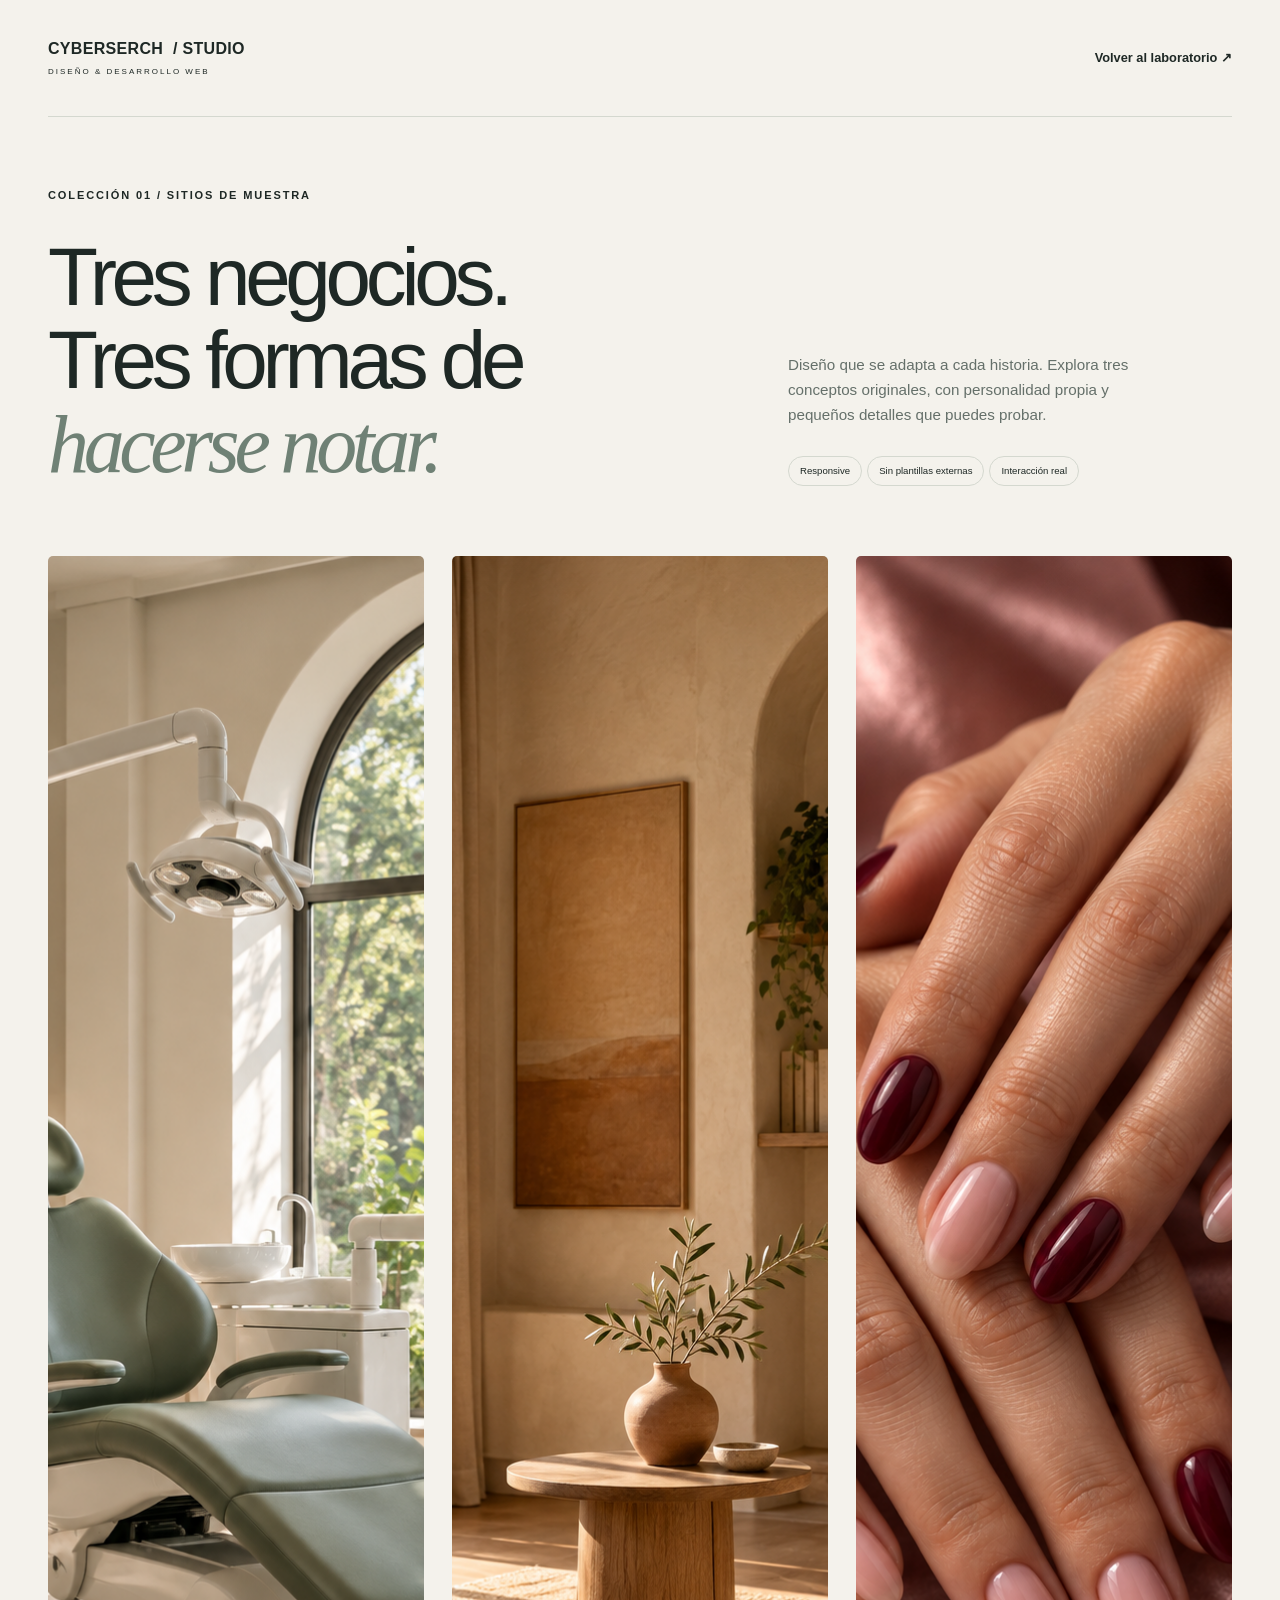
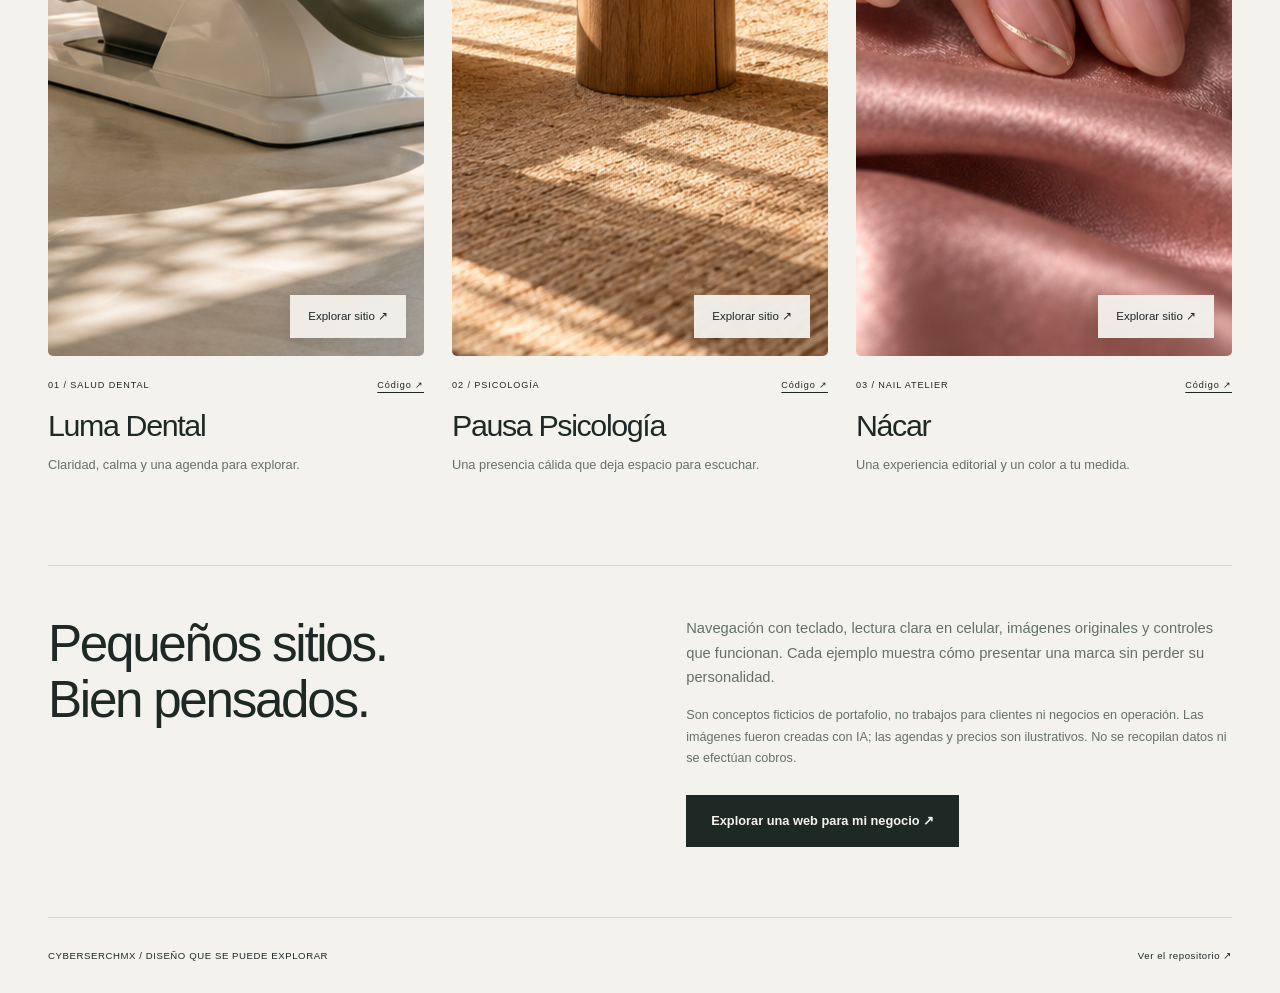
==== index.html @ ff21e6df "Publish three original responsive business website demonstrations" ====
<!doctype html><html lang="es-MX"><head><meta charset="UTF-8"><meta name="viewport" content="width=device-width, initial-scale=1"><meta http-equiv="Content-Security-Policy" content="default-src 'none'; img-src 'self'; style-src 'self'; script-src 'self'; font-src 'self'; connect-src 'none'; form-action 'none'; base-uri 'none'; object-src 'none'; frame-src 'none'; media-src 'none'"><meta name="referrer" content="strict-origin-when-cross-origin"><meta name="description" content="Tres experiencias web originales de CyberSerchMX para explorar diseño, accesibilidad e interacción."><meta name="theme-color" content="#f4f2ec"><title>Colección de sitios web · Muestra CyberSerchMX</title><link rel="icon" href="assets/mark.svg" type="image/svg+xml"><link rel="stylesheet" href="site.css"><script src="site.js" defer></script></head><body class="gallery"><a class="skip" href="#main">Saltar al contenido</a><header class="gallery-header wrap"><a class="brand" href="./">CYBERSERCH<span class="brand-dot"> / </span>STUDIO<small>DISEÑO & DESARROLLO WEB</small></a><a class="text-link" href="https://sergioh-devsec.github.io/">Volver al laboratorio ↗</a></header><main id="main"><section class="gallery-intro wrap"><p class="eyebrow">COLECCIÓN 01 / SITIOS DE MUESTRA</p><h1>Tres negocios.<br>Tres formas de<br><em>hacerse notar.</em></h1><div><p>Diseño que se adapta a cada historia. Explora tres conceptos originales, con personalidad propia y pequeños detalles que puedes probar.</p><span class="pill">Responsive</span><span class="pill">Sin plantillas externas</span><span class="pill">Interacción real</span></div></section><section class="gallery-grid wrap" aria-label="Sitios de muestra"><article><a class="project-image" href="dental/"><img src="assets/dental.png" alt="Vista conceptual de Luma Dental" width="1120" height="1400"><span>Explorar sitio ↗</span></a><div class="project-label"><span>01 / SALUD DENTAL</span><a href="https://github.com/sergioh-devsec/web-design-showcase/tree/main/dental">Código ↗</a></div><h2><a href="dental/">Luma Dental</a></h2><p>Claridad, calma y una agenda para explorar.</p></article><article><a class="project-image" href="psicologia/"><img src="assets/psicologia.png" alt="Interior cálido de Pausa Psicología" width="1120" height="1400" loading="lazy"><span>Explorar sitio ↗</span></a><div class="project-label"><span>02 / PSICOLOGÍA</span><a href="https://github.com/sergioh-devsec/web-design-showcase/tree/main/psicologia">Código ↗</a></div><h2><a href="psicologia/">Pausa Psicología</a></h2><p>Una presencia cálida que deja espacio para escuchar.</p></article><article><a class="project-image" href="unas/"><img src="assets/unas.png" alt="Manicura hiperrealista del concepto Nácar" width="1120" height="1400" loading="lazy"><span>Explorar sitio ↗</span></a><div class="project-label"><span>03 / NAIL ATELIER</span><a href="https://github.com/sergioh-devsec/web-design-showcase/tree/main/unas">Código ↗</a></div><h2><a href="unas/">Nácar</a></h2><p>Una experiencia editorial y un color a tu medida.</p></article></section><section class="gallery-note wrap"><h2>Pequeños sitios.<br>Bien pensados.</h2><div><p>Navegación con teclado, lectura clara en celular, imágenes originales y controles que funcionan. Cada ejemplo muestra cómo presentar una marca sin perder su personalidad.</p><p class="small">Son conceptos ficticios de portafolio, no trabajos para clientes ni negocios en operación. Las imágenes fueron creadas con IA; las agendas y precios son ilustrativos. No se recopilan datos ni se efectúan cobros.</p><a class="button solid" href="https://sergioh-devsec.github.io/cotizador.html">Explorar una web para mi negocio ↗</a></div></section></main><footer class="gallery-footer wrap"><span>CYBERSERCHMX / DISEÑO QUE SE PUEDE EXPLORAR</span><a href="https://github.com/sergioh-devsec/web-design-showcase">Ver el repositorio ↗</a></footer></body></html>
---- site.css ----
/* Original visual systems; shared foundations, independent brand treatments. */
*{box-sizing:border-box}html{scroll-behavior:smooth;scroll-padding-top:24px}body{margin:0;background:var(--paper);color:var(--ink);font-family:Arial,Helvetica,sans-serif;-webkit-font-smoothing:antialiased;line-height:1.65}body:has(dialog[open]){overflow:hidden}a{color:inherit;text-decoration:none}button,select,input{font:inherit}button,a,input,summary,select{-webkit-tap-highlight-color:transparent}button{cursor:pointer}img{max-width:100%;display:block}button{color:inherit}h1,h2,h3,p,figure{margin:0}h1,h2,h3{line-height:1.08;font-weight:500;letter-spacing:-.045em}h1{font-size:clamp(3.5rem,6.4vw,6.5rem)}h2{font-size:clamp(2.5rem,4vw,4rem)}h3{font-size:1.55rem}h1 em,h2 em{font-weight:400}p{color:var(--muted)}p+p{margin-top:1rem}button:focus-visible,a:focus-visible,input:focus-visible,summary:focus-visible,select:focus-visible{outline:3px solid var(--accent);outline-offset:5px}button:disabled{cursor:default}.wrap{width:min(1280px,calc(100% - 96px));margin-inline:auto}.section{padding-block:104px}.eyebrow{font-size:.69rem;font-weight:700;letter-spacing:.17em;color:var(--ink);line-height:1.6;margin-bottom:22px}.lead{font-size:1.03rem;line-height:1.85;max-width:440px}.small,.quiet-note{font-size:.79rem;line-height:1.7}.quiet-note{margin-top:22px}.actions{display:flex;gap:28px;align-items:center;flex-wrap:wrap;margin-top:32px}.button{display:inline-flex;align-items:center;justify-content:center;gap:24px;border:1px solid var(--ink);padding:16px 24px;font-size:.8rem;font-weight:600;line-height:1.4;min-height:50px;transition:background .22s,transform .22s,color .22s}.button:hover{transform:translateY(-3px)}.solid{background:var(--ink);color:var(--paper)}.solid:hover{background:var(--accent);border-color:var(--accent);color:var(--paper)}.light{background:var(--paper);color:var(--ink);border-color:var(--paper)}.button.small{padding:12px 20px;min-height:44px}.text-link{display:inline-flex;align-items:center;gap:10px;border:0;background:none;padding:6px 0;font-weight:600;font-size:.8rem;min-height:44px;text-underline-offset:6px}.text-link:hover{text-decoration:underline}.skip{position:fixed;z-index:20;left:16px;top:-100px;background:var(--ink);color:var(--paper);padding:10px 18px}.skip:focus{top:12px}.demo-ribbon{padding:8px max(24px,calc((100% - 1280px)/2));display:flex;justify-content:space-between;align-items:center;gap:16px;background:var(--ink);color:var(--paper);font-size:.6rem;letter-spacing:.08em}.demo-ribbon a{font-size:.69rem;text-decoration:underline;text-underline-offset:4px;white-space:nowrap}.site-header{display:flex;justify-content:space-between;align-items:center;gap:40px;padding-block:28px}.brand{font-size:2.1rem;line-height:1;letter-spacing:-.05em;font-weight:600;white-space:nowrap}.brand small{display:block;font-family:Arial,Helvetica,sans-serif;font-size:.5rem;font-weight:500;letter-spacing:.25em;margin-top:11px}.brand-dot{padding-left:5px}.site-header nav{display:flex;gap:34px;align-items:center}.site-header nav>a:not(.button){font-size:.75rem;min-height:44px;display:flex;align-items:center}.site-header nav>a:hover{text-decoration:underline;text-underline-offset:7px}.menu-toggle{display:none}.hero{padding-block:32px 64px;display:grid;gap:7%;align-items:center}.hero-copy>.lead{margin-top:28px}.hero-copy>.button{margin-top:30px}.section-heading{display:grid;grid-template-columns:1fr 1.4fr;column-gap:12%;align-items:end;margin-bottom:48px}.section-heading>.eyebrow{grid-column:1/-1;margin-bottom:25px}.section-heading>p:last-child{max-width:420px;font-size:.93rem}.split{display:grid;grid-template-columns:1fr 1fr;gap:12%;align-items:center}.process{list-style:none;padding:0;margin:0}.process li{display:flex;gap:32px;padding-block:24px;border-bottom:1px solid var(--line)}.process li:first-child{padding-top:0}.process li>span{font-size:.7rem;font-weight:600;padding-top:8px}.process h3{font-size:1.35rem;margin-bottom:10px}.process p{font-size:.84rem;max-width:310px}.faq-layout{display:grid;grid-template-columns:1fr 1.1fr;gap:12%}.faq details{border-bottom:1px solid var(--line)}.faq summary{cursor:pointer;list-style:none;font-size:.94rem;padding:25px 35px 25px 0;position:relative;font-weight:500}.faq summary::-webkit-details-marker{display:none}.faq summary::after{content:'+';position:absolute;right:2px;top:22px;font-size:1.3rem}.faq details[open] summary::after{content:'−'}.faq details p{font-size:.86rem;line-height:1.9;padding:0 24px 24px 0}.site-footer{display:grid;grid-template-columns:.9fr 1.6fr 1fr;gap:7%;padding-block:52px;border-top:1px solid var(--line);align-items:start}.site-footer p{font-size:.75rem}.site-footer>div:last-child{display:flex;flex-direction:column;gap:12px;font-size:.75rem}.site-footer a:hover{text-decoration:underline;text-underline-offset:4px}
/* Luma: generous white space, structured care, botanical greens. */
.dental{--paper:#f6f8f2;--ink:#153c32;--muted:#56655e;--accent:#386851;--line:#d8e0d5}.dental .brand{font-family:Arial,Helvetica,sans-serif;font-weight:500}.dental .brand-dot{color:#5d7f59}.dental .button{border-radius:5px}.dental-hero{grid-template-columns:1.08fr 1fr;min-height:690px}.dental h1{font-weight:500;letter-spacing:-.065em}.dental h1 em{font-style:normal;color:#648365}.tiny-star{display:inline-block;font-size:1.4rem;vertical-align:middle;margin-right:6px}.dental-photo{position:relative}.dental-photo img{width:100%;height:600px;object-fit:cover;border-radius:230px 230px 18px 18px}.dental-photo figcaption{position:absolute;bottom:28px;left:-30px;right:30px;display:flex;align-items:center;justify-content:space-between;background:#f6f8f2f5;padding:20px 24px;font-size:.8rem;gap:20px;border:1px solid #e3e8dc;box-shadow:0 10px 40px #173c3210}.dental-photo figcaption>div{flex:1}.dental-photo strong{font-weight:500}.hero-foot{display:flex;gap:24px;font-size:.53rem;font-weight:600;letter-spacing:.08em;border-top:1px solid var(--line);margin-top:40px;padding-top:20px}.dental-services{display:grid;grid-template-columns:repeat(3,1fr);gap:0;border-block:1px solid var(--line)}.dental-services article{padding:36px 32px 32px 0}.dental-services article+article{border-left:1px solid var(--line);padding-left:32px}.service-number{display:flex;width:40px;height:40px;align-items:center;justify-content:center;background:#e5eddf;border-radius:50%;font-size:.7rem;margin-bottom:42px}.dental-services h3{margin-bottom:20px}.dental-services p{font-size:.87rem;max-width:310px;margin-bottom:25px}.dental-experience{padding-block:100px;background:#173e33;color:#eff4e9;--line:#446055;--muted:#c4d4c9}.dental-experience .eyebrow{color:#c8dbc2}.dental-experience .lead{margin-top:24px}.dental-experience .button{margin-top:32px;color:#173e33}.dental-experience h2{font-size:clamp(2.6rem,4vw,4rem)}
/* Pausa: editorial serif, warm paper, quiet pacing. */
.psychology{--paper:#f4efe5;--ink:#4e4535;--muted:#726a5e;--accent:#896348;--line:#d8cebd}.psychology h1,.psychology h2,.psychology h3,.psychology .brand{font-family:Georgia,'Times New Roman',serif;font-weight:400}.psychology h1{font-size:clamp(3.5rem,5.7vw,5.8rem);letter-spacing:-.055em}.psychology em{color:#967354}.psychology .button{border-radius:80px}.psych-hero{grid-template-columns:.92fr 1fr;gap:12%;padding-top:30px}.psych-image{position:relative;align-self:stretch}.psych-image img{height:640px;width:100%;object-fit:cover;border-radius:240px 240px 5px 5px}.image-caption{display:block;font-size:.55rem;letter-spacing:.18em;padding-top:18px;text-align:center}.psych-hero .hero-copy{position:relative;padding-block:30px}.line-flower{font-family:Georgia,serif;font-size:100px;line-height:1;color:#b8a484;margin-top:38px;font-weight:400;transform:rotate(15deg)}.psych-statement{text-align:center;max-width:930px;padding-block:95px 110px}.psych-statement h2{font-size:clamp(2.4rem,3.7vw,3.8rem);line-height:1.2}.psych-statement>p:not(.eyebrow){margin:30px auto 40px;max-width:640px;font-size:.96rem}.values-row{display:flex;justify-content:center;gap:35px;font-size:.67rem;letter-spacing:.04em}.values-row span+span::before{content:'•';margin-right:35px;color:#9a8768}.psych-care{background:#eae2d3}.psych-care h2{margin-bottom:25px}.psych-care p{font-size:.88rem;max-width:360px}.care-list article{display:flex;gap:20px;border-top:1px solid #cbbfa9;padding-block:28px;align-items:start}.care-list article>span{font-size:.65rem;padding-top:9px}.care-list article>div{flex:1}.care-list h3{font-size:1.7rem;margin-bottom:14px}.care-list p{font-size:.8rem}.round-button{flex-shrink:0;width:40px;height:40px;border:1px solid #bdae94;background:none;border-radius:50%;transition:background .2s}.round-button:hover{background:#d8cab1}.psych-invitation{text-align:center;padding:70px 24px 90px;border-top:1px solid var(--line)}.psych-invitation>span{font-family:Georgia,serif;font-size:70px;color:#9b815f}.psych-invitation h2{font-size:clamp(3rem,6vw,5.5rem);margin-bottom:30px}
/* Nácar: fashion editorial, large serif and lacquer-like color. */
.nails{--paper:#f7e9e9;--ink:#551f32;--muted:#805865;--accent:#82374e;--line:#dfbdc7}.nails h1,.nails h2,.nails h3{font-family:Georgia,'Times New Roman',serif;font-weight:400}.nails .brand{font-family:Georgia,'Times New Roman',serif;letter-spacing:.07em;font-size:2rem}.nails .brand small{letter-spacing:.3em;text-align:center}.nails .button{border-radius:0}.nail-hero{display:grid;grid-template-columns:1fr 1fr;background:#edd3da;overflow:hidden}.nail-hero .hero-copy{padding:70px 10% 64px max(48px,calc((100vw - 1280px)/2));align-self:center}.nail-hero h1{font-size:clamp(4.6rem,7vw,7.5rem);line-height:.99;letter-spacing:-.06em}.nail-hero h1 em{color:#91475d}.nail-hero .lead{font-size:.9rem;max-width:330px}.nail-hero figure{position:relative;min-height:680px}.nail-hero img{height:100%;width:100%;position:absolute;inset:0;object-fit:cover}.nail-hero figcaption{position:absolute;bottom:30px;right:32px;color:#fff;font-size:.6rem;letter-spacing:.2em;text-shadow:0 1px 8px #361320}.nail-signature{font-size:.56rem;letter-spacing:.15em;margin-top:45px}.nail-marquee{display:flex;justify-content:space-around;gap:25px;align-items:center;padding:20px 35px;border-bottom:1px solid var(--line);font-size:.65rem;letter-spacing:.14em;overflow:hidden;white-space:nowrap}.nail-marquee>span:nth-child(even){font-size:1.3rem}.nail-menu{display:grid;grid-template-columns:repeat(3,1fr);gap:34px}.nail-menu article{border-top:1px solid var(--ink);padding-top:25px}.nail-menu h3{font-size:1.9rem;margin:30px 0 18px}.nail-menu article>p:not(.eyebrow){font-size:.85rem;min-height:50px}.nail-menu article>div{display:flex;justify-content:space-between;gap:16px;align-items:center;margin-top:35px;border-top:1px solid var(--line);padding-top:20px;font-size:.73rem}.nail-menu strong{font-size:.86rem;font-weight:600}.nail-styler{background:#efdbe1}.nail-styler h2{font-size:clamp(3.4rem,5vw,5rem);margin-bottom:20px}.nail-styler .split{gap:14%}.nail-styler p{font-size:.86rem;max-width:400px}.polish-preview{display:flex;align-items:center;justify-content:center;gap:16px;height:240px;--lacquer:#671e35}.polish-preview i{width:49px;height:112px;display:block;border-radius:50% 50% 35% 35%;background:linear-gradient(100deg,#ffffff30,transparent 25% 65%,#ffffff3d 75%,#ffffff10 81%),var(--lacquer);box-shadow:2px 12px 20px #551f3220,inset -4px -5px 12px #0002;transform:rotate(-9deg);transition:background .35s,transform .35s}.polish-preview i:nth-child(2){height:130px;transform:translateY(-12px) rotate(-5deg)}.polish-preview i:nth-child(3){height:140px;transform:translateY(-17px)}.polish-preview i:nth-child(4){height:126px;transform:translateY(-9px) rotate(5deg)}.polish-preview i:nth-child(5){height:101px;transform:translateY(8px) rotate(12deg)}.polish-preview[data-tone=rose]{--lacquer:#c28b96}.polish-preview[data-tone=pearl]{--lacquer:#e9daca}.polish-preview[data-tone=cocoa]{--lacquer:#745047}.polish-preview[data-finish=matte] i{background:var(--lacquer);box-shadow:2px 12px 20px #551f3220,inset -4px -5px 12px #0001}.polish-preview[data-finish=accent] i:nth-child(4){background:linear-gradient(135deg,transparent 48%,#e9cfaa 49% 52%,transparent 53%),var(--lacquer)}.style-controls fieldset{padding:0 0 30px;margin:0 0 30px;border:0;border-bottom:1px solid var(--line)}.style-controls legend{font-size:.67rem;letter-spacing:.12em;margin-bottom:20px}.swatches{display:flex;gap:24px;flex-wrap:wrap}.swatches label{display:flex;flex-direction:column;gap:10px;font-size:.7rem;align-items:center;position:relative;cursor:pointer}.swatch{width:42px;height:42px;border-radius:50%;border:1px solid #551f3230;display:block}.berry{background:#671e35}.rose{background:#c28b96}.pearl{background:#e9daca}.cocoa{background:#745047}.swatches input,.finish-options input{position:absolute;opacity:0;width:100%;height:100%;inset:0;cursor:pointer;margin:0}.swatches label:has(input:checked) .swatch{outline:1px solid var(--ink);outline-offset:5px}.swatches label:has(input:focus-visible),.finish-options label:has(input:focus-visible){outline:3px solid var(--accent);outline-offset:8px}.finish-options{display:flex;gap:10px;flex-wrap:wrap}.finish-options label{position:relative;cursor:pointer}.finish-options span{padding:12px 15px;display:block;border:1px solid #ba8b9b;font-size:.73rem}.finish-options label:has(input:checked) span{background:var(--ink);color:var(--paper)}.style-total{display:flex;justify-content:space-between;gap:20px;align-items:center;margin-bottom:12px}.style-total span{font-size:.85rem}.style-total strong{font-size:1.5rem;font-weight:400;white-space:nowrap}.style-controls>.button{margin-top:24px;width:100%}.nail-ritual{display:grid;grid-template-columns:1.2fr 1fr;gap:12%}.nail-ritual h2{line-height:1.16}.nail-ritual .process h3{font-size:1.6rem}.nail-finale{padding:75px 24px;text-align:center;background:var(--ink);color:var(--paper)}.nail-finale .eyebrow,.nail-finale p{color:#e0bdca}.nail-finale h2{font-size:clamp(2.7rem,5vw,5rem);margin-bottom:30px}.nail-finale .small{margin-top:20px}
/* The demonstration dialogs never collect personal information. */
dialog{width:min(540px,calc(100% - 32px));max-height:calc(100dvh - 48px);overflow-y:auto;background:var(--paper);color:var(--ink);border:1px solid var(--line);padding:32px;box-shadow:0 30px 100px #0004;border-radius:12px}dialog::backdrop{background:#1d241dc9;backdrop-filter:blur(5px)}.dialog-head{display:flex;justify-content:space-between;align-items:center;gap:20px}.dialog-head .eyebrow{margin:0}.close-dialog{border:1px solid var(--line);background:none;width:40px;height:40px;font-size:1.6rem;line-height:1;border-radius:50%}dialog h2{font-size:2.6rem;margin:24px 0 18px}.demo-note{background:color-mix(in srgb,var(--ink) 6%,var(--paper));border-left:2px solid var(--accent);padding:12px 15px;font-size:.8rem;margin-bottom:25px}dialog label,dialog legend{font-size:.8rem;font-weight:600;display:block;margin-bottom:10px}dialog select{width:100%;padding:12px;border:1px solid var(--line);background:var(--paper);color:var(--ink);border-radius:4px;min-height:48px}dialog fieldset{border:0;padding:0;margin:22px 0}.day-options{display:flex;gap:8px}.day-options label{position:relative;margin:0;flex:1;cursor:pointer}.day-options input{position:absolute;opacity:0;width:100%;height:100%;margin:0;cursor:pointer}.day-options span{border:1px solid var(--line);display:block;text-align:center;padding:10px 4px;font-size:.68rem;line-height:1.7;border-radius:4px}.day-options strong{font-size:1.2rem;display:block}.day-options input:checked+span{background:var(--ink);color:var(--paper);border-color:var(--ink)}.day-options label:has(input:focus-visible){outline:3px solid var(--accent);outline-offset:3px}dialog form>.button{margin-top:24px;width:100%}#booking-result{margin-top:22px;padding:18px;background:color-mix(in srgb,var(--ink) 7%,var(--paper));border:1px solid var(--line);font-size:.88rem}#booking-result strong{display:block;margin-bottom:8px}#booking-result .small{margin-top:12px}dialog[open]{animation:dialog-in .22s ease-out}@keyframes dialog-in{from{opacity:0;transform:translateY(12px)}to{opacity:1;transform:none}}
/* Collection: a compact studio portfolio, not a fourth business template. */
.gallery{--paper:#f4f2ec;--ink:#1e2825;--muted:#65706a;--accent:#456758;--line:#d4d8cf}.gallery-header{display:flex;justify-content:space-between;align-items:center;padding-block:36px;border-bottom:1px solid var(--line)}.gallery-header .brand{font-size:1rem;letter-spacing:.02em}.gallery-header .brand small{font-size:.5rem}.gallery-intro{display:grid;grid-template-columns:1.4fr 1fr;column-gap:10%;align-items:end;padding-block:70px}.gallery-intro>.eyebrow{grid-column:1/-1;margin-bottom:30px}.gallery h1{font-size:clamp(3.7rem,6.4vw,6.3rem);letter-spacing:-.065em;line-height:1.02}.gallery h1 em{font-family:Georgia,serif;font-weight:400;color:#6f8175}.gallery-intro>div>p{font-size:.95rem;max-width:360px;margin-bottom:25px}.pill{display:inline-block;padding:6px 11px;border:1px solid var(--line);font-size:.6rem;margin:4px 5px 0 0;border-radius:30px}.gallery-grid{display:grid;grid-template-columns:repeat(3,1fr);gap:28px}.project-image{position:relative;display:block;overflow:hidden;border-radius:5px}.project-image img{width:100%;aspect-ratio:4/5;object-fit:cover;transition:transform .6s}.project-image:hover img{transform:scale(1.035)}.project-image span{position:absolute;bottom:18px;right:18px;padding:12px 18px;background:#f4f2ecf2;font-size:.72rem;box-shadow:0 4px 16px #0001}.project-label{display:flex;justify-content:space-between;gap:12px;font-size:.57rem;letter-spacing:.1em;margin:22px 0 16px}.project-label a{text-decoration:underline;text-underline-offset:4px;white-space:nowrap}.gallery-grid h2{font-size:1.9rem;margin-bottom:12px}.gallery-grid p{font-size:.8rem}.gallery-note{margin-block:90px 70px;border-top:1px solid var(--line);padding-top:50px;display:grid;grid-template-columns:1fr 1.1fr;gap:12%}.gallery-note>div>p:first-child{font-size:.92rem}.gallery-note .button{margin-top:25px}.gallery-footer{display:flex;justify-content:space-between;gap:24px;border-top:1px solid var(--line);padding-block:30px;font-size:.6rem;letter-spacing:.06em}
@media(min-width:1600px){.nail-hero .hero-copy{padding-left:calc((100vw - 1280px)/2)}}
@media(max-width:1050px){.wrap{width:calc(100% - 56px)}.site-header nav{gap:20px}.dental-hero{min-height:auto;gap:6%;grid-template-columns:1.05fr 1fr}.dental-photo img{height:540px}.dental h1{font-size:clamp(3rem,6.3vw,5rem)}.hero-foot{gap:14px;font-size:.48rem}.psych-hero{gap:7%}.psych-image img{height:580px}.psychology h1{font-size:clamp(3rem,5.5vw,4.5rem)}.line-flower{font-size:70px}.nail-hero .hero-copy{padding-left:28px}.nail-hero h1{font-size:6.7vw}.nail-hero figure{min-height:600px}.split{gap:7%}.section-heading,.faq-layout{gap:7%}.nail-ritual{gap:7%}.swatches{gap:20px}.style-total{flex-wrap:wrap}.gallery-grid{gap:20px}.gallery-grid h2{font-size:1.55rem}}
@media(max-width:760px){html{scroll-padding-top:12px}.wrap{width:calc(100% - 40px)}.demo-ribbon{padding:8px 20px;font-size:.47rem;gap:12px}.demo-ribbon a{font-size:.57rem}.site-header{padding-block:22px;position:relative;flex-wrap:wrap;gap:0}.brand{font-size:1.9rem}.brand small{font-size:.46rem}.menu-toggle{display:flex;align-items:center;gap:18px;border:1px solid var(--line);background:none;padding:10px 14px;font-size:.72rem;min-height:44px}.menu-toggle span{font-size:1.2rem}.site-header nav{width:100%;display:none;flex-direction:column;align-items:stretch;padding-block:24px 10px;gap:5px}.site-header nav.open{display:flex}.site-header nav>a{padding:8px}.site-header nav .button{margin-top:10px}.hero{padding-block:28px 48px;display:flex;flex-direction:column;gap:36px;align-items:stretch}.hero h1{font-size:clamp(3.4rem,12vw,5.3rem)}.hero .lead{font-size:.95rem;max-width:480px}.hero-copy>.lead{margin-top:23px}.eyebrow{font-size:.6rem;margin-bottom:20px}.actions{gap:18px;margin-top:25px}.button{padding:15px 21px}.dental-photo{margin-left:22px}.dental-photo img{height:460px;border-radius:180px 180px 12px 12px}.dental-photo figcaption{left:-22px;right:22px;bottom:20px;padding:17px}.hero-foot{font-size:.48rem;gap:20px;margin-top:30px}.section{padding-block:65px}.section-heading{display:block;margin-bottom:30px}.section-heading h2{margin-bottom:24px}.section-heading>p:last-child{font-size:.88rem}.dental-services{display:block}.dental-services article,.dental-services article+article{padding:28px 0;border-left:0;border-bottom:1px solid var(--line)}.dental-services article:last-child{border-bottom:0}.service-number{margin-bottom:24px}.dental-services p{max-width:none;margin-bottom:15px}.split,.faq-layout,.nail-ritual{display:block}.dental-experience{padding-block:65px}.process{margin-top:42px}.process li{gap:25px}.faq{margin-top:28px}.faq summary{font-size:.9rem}.site-footer{display:block;padding-block:35px}.site-footer>p{margin-block:24px;max-width:440px}.site-footer>div:last-child{display:flex;flex-wrap:wrap;flex-direction:row;gap:20px}.psych-hero .psych-image{order:2;margin-right:25px}.psych-hero .hero-copy{padding-block:4px;order:1}.psychology h1{font-size:clamp(3.3rem,11.8vw,5rem)}.line-flower{position:absolute;right:0;bottom:0;font-size:63px;opacity:.5}.psych-image img{height:430px;border-radius:200px 200px 5px 5px}.psych-statement{padding-block:50px 65px}.psych-statement h2{font-size:2.45rem}.psych-statement>p:not(.eyebrow){margin:25px auto}.values-row{flex-direction:column;gap:13px;font-size:.68rem}.values-row span+span::before{display:none}.care-list{margin-top:35px}.care-list h3{font-size:1.5rem}.care-list article{gap:15px}.psych-invitation{padding-block:50px 65px}.psych-invitation h2{font-size:3.7rem}.nail-hero{grid-template-columns:1fr}.nail-hero .hero-copy{padding:40px 20px}.nail-hero h1{font-size:clamp(4.2rem,17vw,6.5rem)}.nail-hero .lead{max-width:370px}.nail-signature{margin-top:30px}.nail-hero figure{min-height:480px}.nail-marquee{gap:24px;justify-content:start;padding:16px 20px;font-size:.54rem}.nail-menu{grid-template-columns:1fr;gap:32px}.nail-menu h3{margin:22px 0 14px;font-size:1.9rem}.nail-menu article>p:not(.eyebrow){min-height:0}.nail-menu article>div{margin-top:22px}.polish-preview{height:210px;gap:14px}.polish-preview i{width:42px}.style-controls{margin-top:32px}.style-controls fieldset{padding-bottom:24px;margin-bottom:24px}.swatches{gap:27px}.finish-options{gap:9px}.finish-options span{padding:12px}.nail-finale{padding-block:60px}.nail-finale h2{font-size:3rem}.gallery-header{padding-block:25px;gap:18px}.gallery-header .brand{font-size:.78rem}.gallery-header .text-link{font-size:.6rem}.gallery-intro{display:block;padding-block:45px}.gallery h1{font-size:clamp(3.5rem,11vw,5rem)}.gallery-intro>div{margin-top:28px}.gallery-grid{grid-template-columns:1fr;gap:45px}.project-image img{aspect-ratio:5/4}.gallery-grid h2{font-size:2rem}.project-label{font-size:.6rem}.gallery-note{display:block;margin-block:60px 40px;padding-top:35px}.gallery-note h2{margin-bottom:24px}.gallery-footer{font-size:.51rem;align-items:start}.gallery-footer>span{max-width:160px}dialog{padding:24px}dialog h2{font-size:2.25rem}.day-options{gap:6px}}
@media(prefers-reduced-motion:reduce){html{scroll-behavior:auto}*,*::before,*::after{animation:none!important;transition:none!important}.button:hover{transform:none}.project-image:hover img{transform:none}}
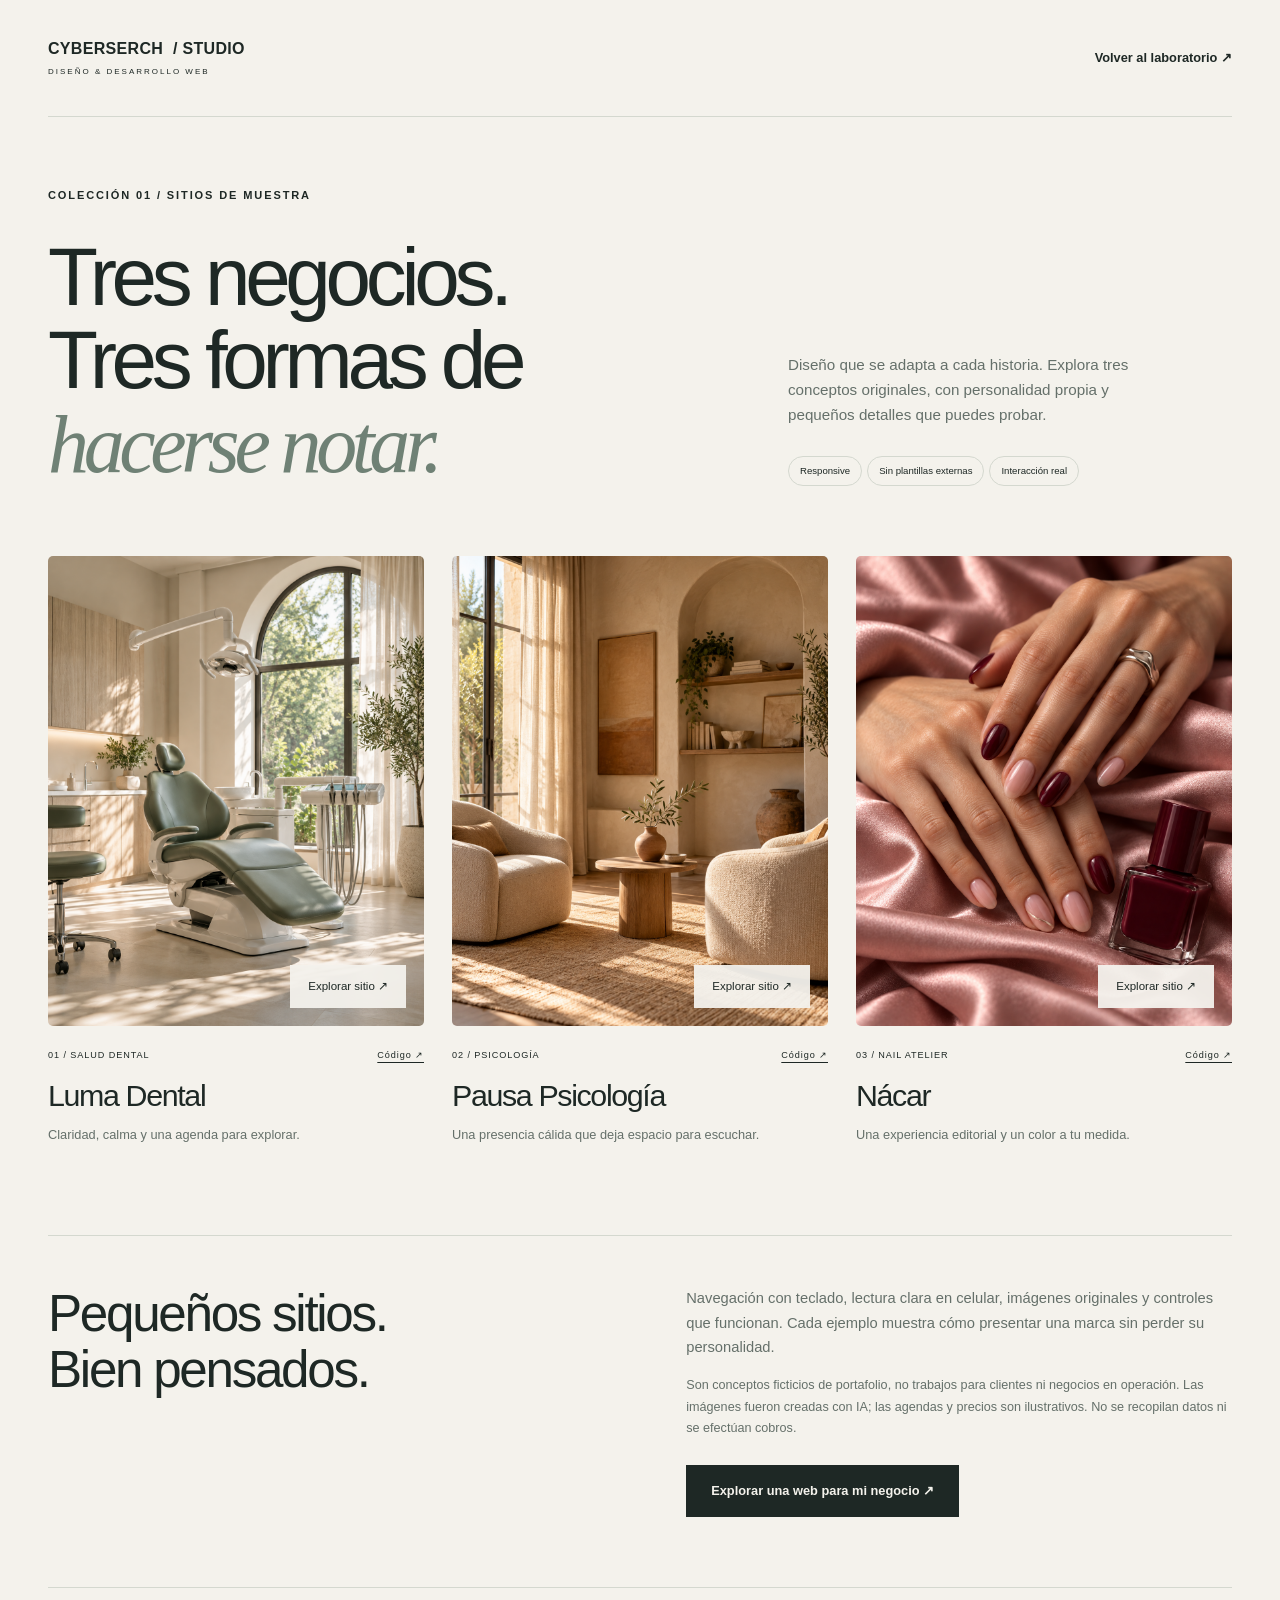
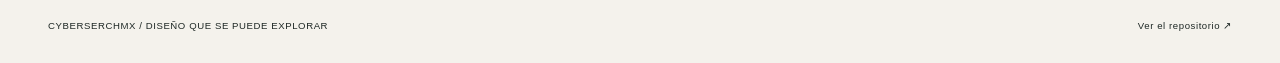
==== commit 80e0e2c3: "Refresh stylesheet references for returning visitors" ====
--- a/index.html
+++ b/index.html
@@ -1 +1 @@
-<!doctype html><html lang="es-MX"><head><meta charset="UTF-8"><meta name="viewport" content="width=device-width, initial-scale=1"><meta http-equiv="Content-Security-Policy" content="default-src 'none'; img-src 'self'; style-src 'self'; script-src 'self'; font-src 'self'; connect-src 'none'; form-action 'none'; base-uri 'none'; object-src 'none'; frame-src 'none'; media-src 'none'"><meta name="referrer" content="strict-origin-when-cross-origin"><meta name="description" content="Tres experiencias web originales de CyberSerchMX para explorar diseño, accesibilidad e interacción."><meta name="theme-color" content="#f4f2ec"><title>Colección de sitios web · Muestra CyberSerchMX</title><link rel="icon" href="assets/mark.svg" type="image/svg+xml"><link rel="stylesheet" href="site.css"><script src="site.js" defer></script></head><body class="gallery"><a class="skip" href="#main">Saltar al contenido</a><header class="gallery-header wrap"><a class="brand" href="./">CYBERSERCH<span class="brand-dot"> / </span>STUDIO<small>DISEÑO & DESARROLLO WEB</small></a><a class="text-link" href="https://sergioh-devsec.github.io/">Volver al laboratorio ↗</a></header><main id="main"><section class="gallery-intro wrap"><p class="eyebrow">COLECCIÓN 01 / SITIOS DE MUESTRA</p><h1>Tres negocios.<br>Tres formas de<br><em>hacerse notar.</em></h1><div><p>Diseño que se adapta a cada historia. Explora tres conceptos originales, con personalidad propia y pequeños detalles que puedes probar.</p><span class="pill">Responsive</span><span class="pill">Sin plantillas externas</span><span class="pill">Interacción real</span></div></section><section class="gallery-grid wrap" aria-label="Sitios de muestra"><article><a class="project-image" href="dental/"><img src="assets/dental.png" alt="Vista conceptual de Luma Dental" width="1120" height="1400"><span>Explorar sitio ↗</span></a><div class="project-label"><span>01 / SALUD DENTAL</span><a href="https://github.com/sergioh-devsec/web-design-showcase/tree/main/dental">Código ↗</a></div><h2><a href="dental/">Luma Dental</a></h2><p>Claridad, calma y una agenda para explorar.</p></article><article><a class="project-image" href="psicologia/"><img src="assets/psicologia.png" alt="Interior cálido de Pausa Psicología" width="1120" height="1400" loading="lazy"><span>Explorar sitio ↗</span></a><div class="project-label"><span>02 / PSICOLOGÍA</span><a href="https://github.com/sergioh-devsec/web-design-showcase/tree/main/psicologia">Código ↗</a></div><h2><a href="psicologia/">Pausa Psicología</a></h2><p>Una presencia cálida que deja espacio para escuchar.</p></article><article><a class="project-image" href="unas/"><img src="assets/unas.png" alt="Manicura hiperrealista del concepto Nácar" width="1120" height="1400" loading="lazy"><span>Explorar sitio ↗</span></a><div class="project-label"><span>03 / NAIL ATELIER</span><a href="https://github.com/sergioh-devsec/web-design-showcase/tree/main/unas">Código ↗</a></div><h2><a href="unas/">Nácar</a></h2><p>Una experiencia editorial y un color a tu medida.</p></article></section><section class="gallery-note wrap"><h2>Pequeños sitios.<br>Bien pensados.</h2><div><p>Navegación con teclado, lectura clara en celular, imágenes originales y controles que funcionan. Cada ejemplo muestra cómo presentar una marca sin perder su personalidad.</p><p class="small">Son conceptos ficticios de portafolio, no trabajos para clientes ni negocios en operación. Las imágenes fueron creadas con IA; las agendas y precios son ilustrativos. No se recopilan datos ni se efectúan cobros.</p><a class="button solid" href="https://sergioh-devsec.github.io/cotizador.html">Explorar una web para mi negocio ↗</a></div></section></main><footer class="gallery-footer wrap"><span>CYBERSERCHMX / DISEÑO QUE SE PUEDE EXPLORAR</span><a href="https://github.com/sergioh-devsec/web-design-showcase">Ver el repositorio ↗</a></footer></body></html>
+<!doctype html><html lang="es-MX"><head><meta charset="UTF-8"><meta name="viewport" content="width=device-width, initial-scale=1"><meta http-equiv="Content-Security-Policy" content="default-src 'none'; img-src 'self'; style-src 'self'; script-src 'self'; font-src 'self'; connect-src 'none'; form-action 'none'; base-uri 'none'; object-src 'none'; frame-src 'none'; media-src 'none'"><meta name="referrer" content="strict-origin-when-cross-origin"><meta name="description" content="Tres experiencias web originales de CyberSerchMX para explorar diseño, accesibilidad e interacción."><meta name="theme-color" content="#f4f2ec"><title>Colección de sitios web · Muestra CyberSerchMX</title><link rel="icon" href="assets/mark.svg" type="image/svg+xml"><link rel="stylesheet" href="site.css?v=20261029-1"><script src="site.js" defer></script></head><body class="gallery"><a class="skip" href="#main">Saltar al contenido</a><header class="gallery-header wrap"><a class="brand" href="./">CYBERSERCH<span class="brand-dot"> / </span>STUDIO<small>DISEÑO & DESARROLLO WEB</small></a><a class="text-link" href="https://sergioh-devsec.github.io/">Volver al laboratorio ↗</a></header><main id="main"><section class="gallery-intro wrap"><p class="eyebrow">COLECCIÓN 01 / SITIOS DE MUESTRA</p><h1>Tres negocios.<br>Tres formas de<br><em>hacerse notar.</em></h1><div><p>Diseño que se adapta a cada historia. Explora tres conceptos originales, con personalidad propia y pequeños detalles que puedes probar.</p><span class="pill">Responsive</span><span class="pill">Sin plantillas externas</span><span class="pill">Interacción real</span></div></section><section class="gallery-grid wrap" aria-label="Sitios de muestra"><article><a class="project-image" href="dental/"><img src="assets/dental.png" alt="Vista conceptual de Luma Dental" width="1120" height="1400"><span>Explorar sitio ↗</span></a><div class="project-label"><span>01 / SALUD DENTAL</span><a href="https://github.com/sergioh-devsec/web-design-showcase/tree/main/dental">Código ↗</a></div><h2><a href="dental/">Luma Dental</a></h2><p>Claridad, calma y una agenda para explorar.</p></article><article><a class="project-image" href="psicologia/"><img src="assets/psicologia.png" alt="Interior cálido de Pausa Psicología" width="1120" height="1400" loading="lazy"><span>Explorar sitio ↗</span></a><div class="project-label"><span>02 / PSICOLOGÍA</span><a href="https://github.com/sergioh-devsec/web-design-showcase/tree/main/psicologia">Código ↗</a></div><h2><a href="psicologia/">Pausa Psicología</a></h2><p>Una presencia cálida que deja espacio para escuchar.</p></article><article><a class="project-image" href="unas/"><img src="assets/unas.png" alt="Manicura hiperrealista del concepto Nácar" width="1120" height="1400" loading="lazy"><span>Explorar sitio ↗</span></a><div class="project-label"><span>03 / NAIL ATELIER</span><a href="https://github.com/sergioh-devsec/web-design-showcase/tree/main/unas">Código ↗</a></div><h2><a href="unas/">Nácar</a></h2><p>Una experiencia editorial y un color a tu medida.</p></article></section><section class="gallery-note wrap"><h2>Pequeños sitios.<br>Bien pensados.</h2><div><p>Navegación con teclado, lectura clara en celular, imágenes originales y controles que funcionan. Cada ejemplo muestra cómo presentar una marca sin perder su personalidad.</p><p class="small">Son conceptos ficticios de portafolio, no trabajos para clientes ni negocios en operación. Las imágenes fueron creadas con IA; las agendas y precios son ilustrativos. No se recopilan datos ni se efectúan cobros.</p><a class="button solid" href="https://sergioh-devsec.github.io/cotizador.html">Explorar una web para mi negocio ↗</a></div></section></main><footer class="gallery-footer wrap"><span>CYBERSERCHMX / DISEÑO QUE SE PUEDE EXPLORAR</span><a href="https://github.com/sergioh-devsec/web-design-showcase">Ver el repositorio ↗</a></footer></body></html>
--- a/site.css
+++ b/site.css
@@ -9,7 +9,7 @@
 /* The demonstration dialogs never collect personal information. */
 dialog{width:min(540px,calc(100% - 32px));max-height:calc(100dvh - 48px);overflow-y:auto;background:var(--paper);color:var(--ink);border:1px solid var(--line);padding:32px;box-shadow:0 30px 100px #0004;border-radius:12px}dialog::backdrop{background:#1d241dc9;backdrop-filter:blur(5px)}.dialog-head{display:flex;justify-content:space-between;align-items:center;gap:20px}.dialog-head .eyebrow{margin:0}.close-dialog{border:1px solid var(--line);background:none;width:40px;height:40px;font-size:1.6rem;line-height:1;border-radius:50%}dialog h2{font-size:2.6rem;margin:24px 0 18px}.demo-note{background:color-mix(in srgb,var(--ink) 6%,var(--paper));border-left:2px solid var(--accent);padding:12px 15px;font-size:.8rem;margin-bottom:25px}dialog label,dialog legend{font-size:.8rem;font-weight:600;display:block;margin-bottom:10px}dialog select{width:100%;padding:12px;border:1px solid var(--line);background:var(--paper);color:var(--ink);border-radius:4px;min-height:48px}dialog fieldset{border:0;padding:0;margin:22px 0}.day-options{display:flex;gap:8px}.day-options label{position:relative;margin:0;flex:1;cursor:pointer}.day-options input{position:absolute;opacity:0;width:100%;height:100%;margin:0;cursor:pointer}.day-options span{border:1px solid var(--line);display:block;text-align:center;padding:10px 4px;font-size:.68rem;line-height:1.7;border-radius:4px}.day-options strong{font-size:1.2rem;display:block}.day-options input:checked+span{background:var(--ink);color:var(--paper);border-color:var(--ink)}.day-options label:has(input:focus-visible){outline:3px solid var(--accent);outline-offset:3px}dialog form>.button{margin-top:24px;width:100%}#booking-result{margin-top:22px;padding:18px;background:color-mix(in srgb,var(--ink) 7%,var(--paper));border:1px solid var(--line);font-size:.88rem}#booking-result strong{display:block;margin-bottom:8px}#booking-result .small{margin-top:12px}dialog[open]{animation:dialog-in .22s ease-out}@keyframes dialog-in{from{opacity:0;transform:translateY(12px)}to{opacity:1;transform:none}}
 /* Collection: a compact studio portfolio, not a fourth business template. */
-.gallery{--paper:#f4f2ec;--ink:#1e2825;--muted:#65706a;--accent:#456758;--line:#d4d8cf}.gallery-header{display:flex;justify-content:space-between;align-items:center;padding-block:36px;border-bottom:1px solid var(--line)}.gallery-header .brand{font-size:1rem;letter-spacing:.02em}.gallery-header .brand small{font-size:.5rem}.gallery-intro{display:grid;grid-template-columns:1.4fr 1fr;column-gap:10%;align-items:end;padding-block:70px}.gallery-intro>.eyebrow{grid-column:1/-1;margin-bottom:30px}.gallery h1{font-size:clamp(3.7rem,6.4vw,6.3rem);letter-spacing:-.065em;line-height:1.02}.gallery h1 em{font-family:Georgia,serif;font-weight:400;color:#6f8175}.gallery-intro>div>p{font-size:.95rem;max-width:360px;margin-bottom:25px}.pill{display:inline-block;padding:6px 11px;border:1px solid var(--line);font-size:.6rem;margin:4px 5px 0 0;border-radius:30px}.gallery-grid{display:grid;grid-template-columns:repeat(3,1fr);gap:28px}.project-image{position:relative;display:block;overflow:hidden;border-radius:5px}.project-image img{width:100%;aspect-ratio:4/5;object-fit:cover;transition:transform .6s}.project-image:hover img{transform:scale(1.035)}.project-image span{position:absolute;bottom:18px;right:18px;padding:12px 18px;background:#f4f2ecf2;font-size:.72rem;box-shadow:0 4px 16px #0001}.project-label{display:flex;justify-content:space-between;gap:12px;font-size:.57rem;letter-spacing:.1em;margin:22px 0 16px}.project-label a{text-decoration:underline;text-underline-offset:4px;white-space:nowrap}.gallery-grid h2{font-size:1.9rem;margin-bottom:12px}.gallery-grid p{font-size:.8rem}.gallery-note{margin-block:90px 70px;border-top:1px solid var(--line);padding-top:50px;display:grid;grid-template-columns:1fr 1.1fr;gap:12%}.gallery-note>div>p:first-child{font-size:.92rem}.gallery-note .button{margin-top:25px}.gallery-footer{display:flex;justify-content:space-between;gap:24px;border-top:1px solid var(--line);padding-block:30px;font-size:.6rem;letter-spacing:.06em}
+.gallery{--paper:#f4f2ec;--ink:#1e2825;--muted:#65706a;--accent:#456758;--line:#d4d8cf}.gallery-header{display:flex;justify-content:space-between;align-items:center;padding-block:36px;border-bottom:1px solid var(--line)}.gallery-header .brand{font-size:1rem;letter-spacing:.02em}.gallery-header .brand small{font-size:.5rem}.gallery-intro{display:grid;grid-template-columns:1.4fr 1fr;column-gap:10%;align-items:end;padding-block:70px}.gallery-intro>.eyebrow{grid-column:1/-1;margin-bottom:30px}.gallery h1{font-size:clamp(3.7rem,6.4vw,6.3rem);letter-spacing:-.065em;line-height:1.02}.gallery h1 em{font-family:Georgia,serif;font-weight:400;color:#6f8175}.gallery-intro>div>p{font-size:.95rem;max-width:360px;margin-bottom:25px}.pill{display:inline-block;padding:6px 11px;border:1px solid var(--line);font-size:.6rem;margin:4px 5px 0 0;border-radius:30px}.gallery-grid{display:grid;grid-template-columns:repeat(3,1fr);gap:28px}.project-image{position:relative;display:block;overflow:hidden;border-radius:5px}.project-image img{width:100%;height:auto;aspect-ratio:4/5;object-fit:cover;transition:transform .6s}.project-image:hover img{transform:scale(1.035)}.project-image span{position:absolute;bottom:18px;right:18px;padding:12px 18px;background:#f4f2ecf2;font-size:.72rem;box-shadow:0 4px 16px #0001}.project-label{display:flex;justify-content:space-between;gap:12px;font-size:.57rem;letter-spacing:.1em;margin:22px 0 16px}.project-label a{text-decoration:underline;text-underline-offset:4px;white-space:nowrap}.gallery-grid h2{font-size:1.9rem;margin-bottom:12px}.gallery-grid p{font-size:.8rem}.gallery-note{margin-block:90px 70px;border-top:1px solid var(--line);padding-top:50px;display:grid;grid-template-columns:1fr 1.1fr;gap:12%}.gallery-note>div>p:first-child{font-size:.92rem}.gallery-note .button{margin-top:25px}.gallery-footer{display:flex;justify-content:space-between;gap:24px;border-top:1px solid var(--line);padding-block:30px;font-size:.6rem;letter-spacing:.06em}
 @media(min-width:1600px){.nail-hero .hero-copy{padding-left:calc((100vw - 1280px)/2)}}
 @media(max-width:1050px){.wrap{width:calc(100% - 56px)}.site-header nav{gap:20px}.dental-hero{min-height:auto;gap:6%;grid-template-columns:1.05fr 1fr}.dental-photo img{height:540px}.dental h1{font-size:clamp(3rem,6.3vw,5rem)}.hero-foot{gap:14px;font-size:.48rem}.psych-hero{gap:7%}.psych-image img{height:580px}.psychology h1{font-size:clamp(3rem,5.5vw,4.5rem)}.line-flower{font-size:70px}.nail-hero .hero-copy{padding-left:28px}.nail-hero h1{font-size:6.7vw}.nail-hero figure{min-height:600px}.split{gap:7%}.section-heading,.faq-layout{gap:7%}.nail-ritual{gap:7%}.swatches{gap:20px}.style-total{flex-wrap:wrap}.gallery-grid{gap:20px}.gallery-grid h2{font-size:1.55rem}}
 @media(max-width:760px){html{scroll-padding-top:12px}.wrap{width:calc(100% - 40px)}.demo-ribbon{padding:8px 20px;font-size:.47rem;gap:12px}.demo-ribbon a{font-size:.57rem}.site-header{padding-block:22px;position:relative;flex-wrap:wrap;gap:0}.brand{font-size:1.9rem}.brand small{font-size:.46rem}.menu-toggle{display:flex;align-items:center;gap:18px;border:1px solid var(--line);background:none;padding:10px 14px;font-size:.72rem;min-height:44px}.menu-toggle span{font-size:1.2rem}.site-header nav{width:100%;display:none;flex-direction:column;align-items:stretch;padding-block:24px 10px;gap:5px}.site-header nav.open{display:flex}.site-header nav>a{padding:8px}.site-header nav .button{margin-top:10px}.hero{padding-block:28px 48px;display:flex;flex-direction:column;gap:36px;align-items:stretch}.hero h1{font-size:clamp(3.4rem,12vw,5.3rem)}.hero .lead{font-size:.95rem;max-width:480px}.hero-copy>.lead{margin-top:23px}.eyebrow{font-size:.6rem;margin-bottom:20px}.actions{gap:18px;margin-top:25px}.button{padding:15px 21px}.dental-photo{margin-left:22px}.dental-photo img{height:460px;border-radius:180px 180px 12px 12px}.dental-photo figcaption{left:-22px;right:22px;bottom:20px;padding:17px}.hero-foot{font-size:.48rem;gap:20px;margin-top:30px}.section{padding-block:65px}.section-heading{display:block;margin-bottom:30px}.section-heading h2{margin-bottom:24px}.section-heading>p:last-child{font-size:.88rem}.dental-services{display:block}.dental-services article,.dental-services article+article{padding:28px 0;border-left:0;border-bottom:1px solid var(--line)}.dental-services article:last-child{border-bottom:0}.service-number{margin-bottom:24px}.dental-services p{max-width:none;margin-bottom:15px}.split,.faq-layout,.nail-ritual{display:block}.dental-experience{padding-block:65px}.process{margin-top:42px}.process li{gap:25px}.faq{margin-top:28px}.faq summary{font-size:.9rem}.site-footer{display:block;padding-block:35px}.site-footer>p{margin-block:24px;max-width:440px}.site-footer>div:last-child{display:flex;flex-wrap:wrap;flex-direction:row;gap:20px}.psych-hero .psych-image{order:2;margin-right:25px}.psych-hero .hero-copy{padding-block:4px;order:1}.psychology h1{font-size:clamp(3.3rem,11.8vw,5rem)}.line-flower{position:absolute;right:0;bottom:0;font-size:63px;opacity:.5}.psych-image img{height:430px;border-radius:200px 200px 5px 5px}.psych-statement{padding-block:50px 65px}.psych-statement h2{font-size:2.45rem}.psych-statement>p:not(.eyebrow){margin:25px auto}.values-row{flex-direction:column;gap:13px;font-size:.68rem}.values-row span+span::before{display:none}.care-list{margin-top:35px}.care-list h3{font-size:1.5rem}.care-list article{gap:15px}.psych-invitation{padding-block:50px 65px}.psych-invitation h2{font-size:3.7rem}.nail-hero{grid-template-columns:1fr}.nail-hero .hero-copy{padding:40px 20px}.nail-hero h1{font-size:clamp(4.2rem,17vw,6.5rem)}.nail-hero .lead{max-width:370px}.nail-signature{margin-top:30px}.nail-hero figure{min-height:480px}.nail-marquee{gap:24px;justify-content:start;padding:16px 20px;font-size:.54rem}.nail-menu{grid-template-columns:1fr;gap:32px}.nail-menu h3{margin:22px 0 14px;font-size:1.9rem}.nail-menu article>p:not(.eyebrow){min-height:0}.nail-menu article>div{margin-top:22px}.polish-preview{height:210px;gap:14px}.polish-preview i{width:42px}.style-controls{margin-top:32px}.style-controls fieldset{padding-bottom:24px;margin-bottom:24px}.swatches{gap:27px}.finish-options{gap:9px}.finish-options span{padding:12px}.nail-finale{padding-block:60px}.nail-finale h2{font-size:3rem}.gallery-header{padding-block:25px;gap:18px}.gallery-header .brand{font-size:.78rem}.gallery-header .text-link{font-size:.6rem}.gallery-intro{display:block;padding-block:45px}.gallery h1{font-size:clamp(3.5rem,11vw,5rem)}.gallery-intro>div{margin-top:28px}.gallery-grid{grid-template-columns:1fr;gap:45px}.project-image img{aspect-ratio:5/4}.gallery-grid h2{font-size:2rem}.project-label{font-size:.6rem}.gallery-note{display:block;margin-block:60px 40px;padding-top:35px}.gallery-note h2{margin-bottom:24px}.gallery-footer{font-size:.51rem;align-items:start}.gallery-footer>span{max-width:160px}dialog{padding:24px}dialog h2{font-size:2.25rem}.day-options{gap:6px}}
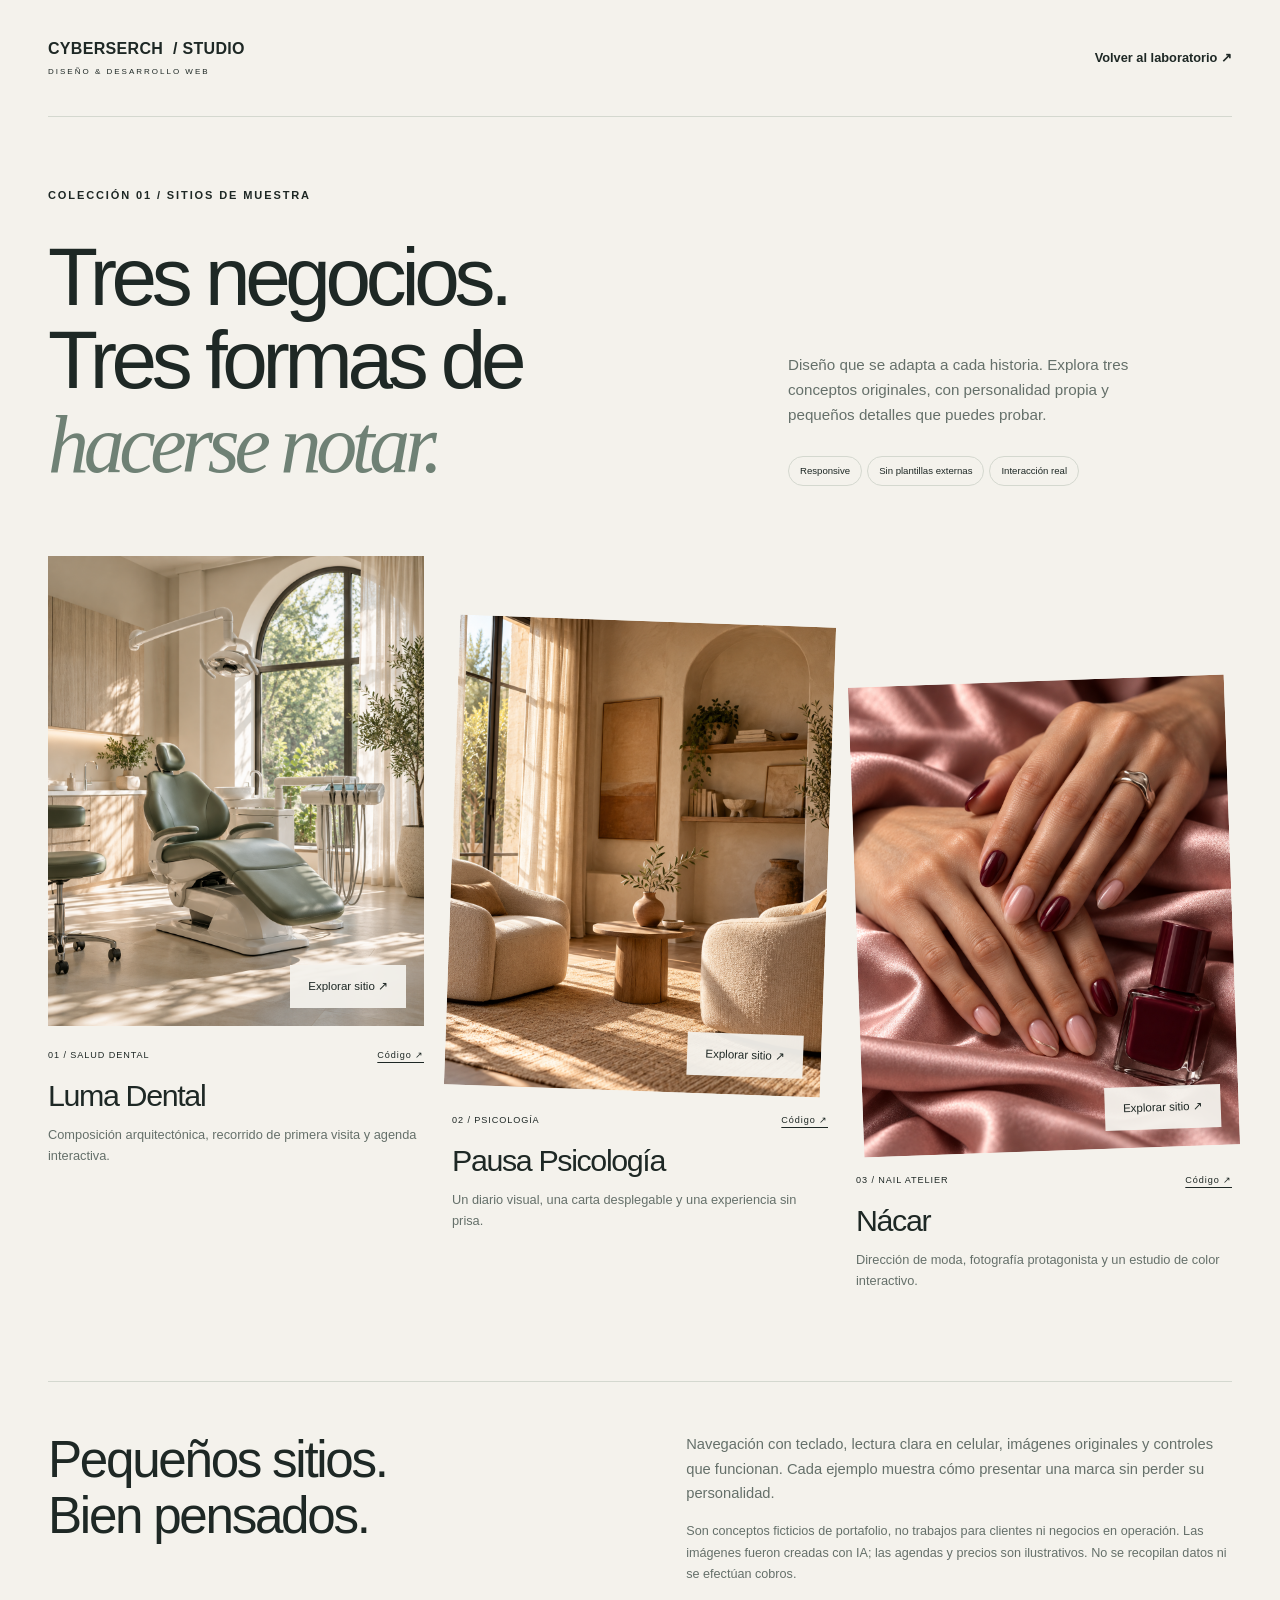
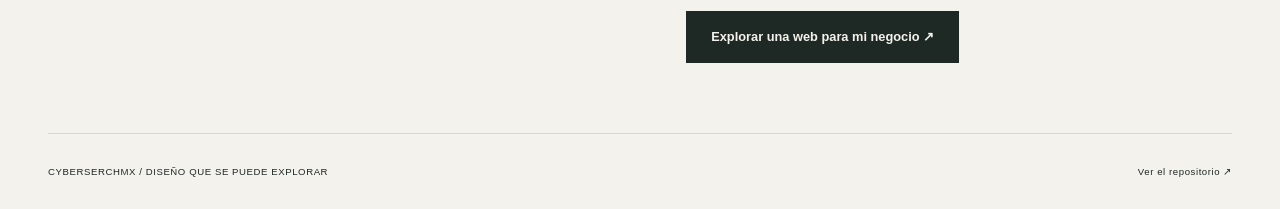
==== commit c1fa5fc3: "Give dental, psychology and nail demos distinct art direction and interactions" ====
--- a/index.html
+++ b/index.html
@@ -1 +1 @@
-<!doctype html><html lang="es-MX"><head><meta charset="UTF-8"><meta name="viewport" content="width=device-width, initial-scale=1"><meta http-equiv="Content-Security-Policy" content="default-src 'none'; img-src 'self'; style-src 'self'; script-src 'self'; font-src 'self'; connect-src 'none'; form-action 'none'; base-uri 'none'; object-src 'none'; frame-src 'none'; media-src 'none'"><meta name="referrer" content="strict-origin-when-cross-origin"><meta name="description" content="Tres experiencias web originales de CyberSerchMX para explorar diseño, accesibilidad e interacción."><meta name="theme-color" content="#f4f2ec"><title>Colección de sitios web · Muestra CyberSerchMX</title><link rel="icon" href="assets/mark.svg" type="image/svg+xml"><link rel="stylesheet" href="site.css?v=20261029-1"><script src="site.js" defer></script></head><body class="gallery"><a class="skip" href="#main">Saltar al contenido</a><header class="gallery-header wrap"><a class="brand" href="./">CYBERSERCH<span class="brand-dot"> / </span>STUDIO<small>DISEÑO & DESARROLLO WEB</small></a><a class="text-link" href="https://sergioh-devsec.github.io/">Volver al laboratorio ↗</a></header><main id="main"><section class="gallery-intro wrap"><p class="eyebrow">COLECCIÓN 01 / SITIOS DE MUESTRA</p><h1>Tres negocios.<br>Tres formas de<br><em>hacerse notar.</em></h1><div><p>Diseño que se adapta a cada historia. Explora tres conceptos originales, con personalidad propia y pequeños detalles que puedes probar.</p><span class="pill">Responsive</span><span class="pill">Sin plantillas externas</span><span class="pill">Interacción real</span></div></section><section class="gallery-grid wrap" aria-label="Sitios de muestra"><article><a class="project-image" href="dental/"><img src="assets/dental.png" alt="Vista conceptual de Luma Dental" width="1120" height="1400"><span>Explorar sitio ↗</span></a><div class="project-label"><span>01 / SALUD DENTAL</span><a href="https://github.com/sergioh-devsec/web-design-showcase/tree/main/dental">Código ↗</a></div><h2><a href="dental/">Luma Dental</a></h2><p>Claridad, calma y una agenda para explorar.</p></article><article><a class="project-image" href="psicologia/"><img src="assets/psicologia.png" alt="Interior cálido de Pausa Psicología" width="1120" height="1400" loading="lazy"><span>Explorar sitio ↗</span></a><div class="project-label"><span>02 / PSICOLOGÍA</span><a href="https://github.com/sergioh-devsec/web-design-showcase/tree/main/psicologia">Código ↗</a></div><h2><a href="psicologia/">Pausa Psicología</a></h2><p>Una presencia cálida que deja espacio para escuchar.</p></article><article><a class="project-image" href="unas/"><img src="assets/unas.png" alt="Manicura hiperrealista del concepto Nácar" width="1120" height="1400" loading="lazy"><span>Explorar sitio ↗</span></a><div class="project-label"><span>03 / NAIL ATELIER</span><a href="https://github.com/sergioh-devsec/web-design-showcase/tree/main/unas">Código ↗</a></div><h2><a href="unas/">Nácar</a></h2><p>Una experiencia editorial y un color a tu medida.</p></article></section><section class="gallery-note wrap"><h2>Pequeños sitios.<br>Bien pensados.</h2><div><p>Navegación con teclado, lectura clara en celular, imágenes originales y controles que funcionan. Cada ejemplo muestra cómo presentar una marca sin perder su personalidad.</p><p class="small">Son conceptos ficticios de portafolio, no trabajos para clientes ni negocios en operación. Las imágenes fueron creadas con IA; las agendas y precios son ilustrativos. No se recopilan datos ni se efectúan cobros.</p><a class="button solid" href="https://sergioh-devsec.github.io/cotizador.html">Explorar una web para mi negocio ↗</a></div></section></main><footer class="gallery-footer wrap"><span>CYBERSERCHMX / DISEÑO QUE SE PUEDE EXPLORAR</span><a href="https://github.com/sergioh-devsec/web-design-showcase">Ver el repositorio ↗</a></footer></body></html>
+<!doctype html><html lang="es-MX"><head><meta charset="UTF-8"><meta name="viewport" content="width=device-width, initial-scale=1"><meta http-equiv="Content-Security-Policy" content="default-src 'none'; img-src 'self'; style-src 'self'; script-src 'self'; font-src 'self'; connect-src 'none'; form-action 'none'; base-uri 'none'; object-src 'none'; frame-src 'none'; media-src 'none'"><meta name="referrer" content="strict-origin-when-cross-origin"><meta name="description" content="Tres experiencias web originales de CyberSerchMX para explorar diseño, accesibilidad e interacción."><meta name="theme-color" content="#f4f2ec"><title>Colección de sitios web · Muestra CyberSerchMX</title><link rel="icon" href="assets/mark.svg" type="image/svg+xml"><link rel="stylesheet" href="site.css?v=20261029-2"><script src="site.js?v=20261029-2" defer></script></head><body class="gallery"><a class="skip" href="#main">Saltar al contenido</a><header class="gallery-header wrap"><a class="brand" href="./">CYBERSERCH<span class="brand-dot"> / </span>STUDIO<small>DISEÑO & DESARROLLO WEB</small></a><a class="text-link" href="https://sergioh-devsec.github.io/">Volver al laboratorio ↗</a></header><main id="main"><section class="gallery-intro wrap"><p class="eyebrow">COLECCIÓN 01 / SITIOS DE MUESTRA</p><h1>Tres negocios.<br>Tres formas de<br><em>hacerse notar.</em></h1><div><p>Diseño que se adapta a cada historia. Explora tres conceptos originales, con personalidad propia y pequeños detalles que puedes probar.</p><span class="pill">Responsive</span><span class="pill">Sin plantillas externas</span><span class="pill">Interacción real</span></div></section><section class="gallery-grid wrap" aria-label="Sitios de muestra"><article><a class="project-image" href="dental/"><img src="assets/dental.png" alt="Vista conceptual de Luma Dental" width="1120" height="1400"><span>Explorar sitio ↗</span></a><div class="project-label"><span>01 / SALUD DENTAL</span><a href="https://github.com/sergioh-devsec/web-design-showcase/tree/main/dental">Código ↗</a></div><h2><a href="dental/">Luma Dental</a></h2><p>Composición arquitectónica, recorrido de primera visita y agenda interactiva.</p></article><article><a class="project-image" href="psicologia/"><img src="assets/psicologia.png" alt="Interior cálido de Pausa Psicología" width="1120" height="1400" loading="lazy"><span>Explorar sitio ↗</span></a><div class="project-label"><span>02 / PSICOLOGÍA</span><a href="https://github.com/sergioh-devsec/web-design-showcase/tree/main/psicologia">Código ↗</a></div><h2><a href="psicologia/">Pausa Psicología</a></h2><p>Un diario visual, una carta desplegable y una experiencia sin prisa.</p></article><article><a class="project-image" href="unas/"><img src="assets/unas.png" alt="Manicura hiperrealista del concepto Nácar" width="1120" height="1400" loading="lazy"><span>Explorar sitio ↗</span></a><div class="project-label"><span>03 / NAIL ATELIER</span><a href="https://github.com/sergioh-devsec/web-design-showcase/tree/main/unas">Código ↗</a></div><h2><a href="unas/">Nácar</a></h2><p>Dirección de moda, fotografía protagonista y un estudio de color interactivo.</p></article></section><section class="gallery-note wrap"><h2>Pequeños sitios.<br>Bien pensados.</h2><div><p>Navegación con teclado, lectura clara en celular, imágenes originales y controles que funcionan. Cada ejemplo muestra cómo presentar una marca sin perder su personalidad.</p><p class="small">Son conceptos ficticios de portafolio, no trabajos para clientes ni negocios en operación. Las imágenes fueron creadas con IA; las agendas y precios son ilustrativos. No se recopilan datos ni se efectúan cobros.</p><a class="button solid" href="https://sergioh-devsec.github.io/cotizador.html">Explorar una web para mi negocio ↗</a></div></section></main><footer class="gallery-footer wrap"><span>CYBERSERCHMX / DISEÑO QUE SE PUEDE EXPLORAR</span><a href="https://github.com/sergioh-devsec/web-design-showcase">Ver el repositorio ↗</a></footer></body></html>
--- a/site.css
+++ b/site.css
@@ -14,3 +14,11 @@
 @media(max-width:1050px){.wrap{width:calc(100% - 56px)}.site-header nav{gap:20px}.dental-hero{min-height:auto;gap:6%;grid-template-columns:1.05fr 1fr}.dental-photo img{height:540px}.dental h1{font-size:clamp(3rem,6.3vw,5rem)}.hero-foot{gap:14px;font-size:.48rem}.psych-hero{gap:7%}.psych-image img{height:580px}.psychology h1{font-size:clamp(3rem,5.5vw,4.5rem)}.line-flower{font-size:70px}.nail-hero .hero-copy{padding-left:28px}.nail-hero h1{font-size:6.7vw}.nail-hero figure{min-height:600px}.split{gap:7%}.section-heading,.faq-layout{gap:7%}.nail-ritual{gap:7%}.swatches{gap:20px}.style-total{flex-wrap:wrap}.gallery-grid{gap:20px}.gallery-grid h2{font-size:1.55rem}}
 @media(max-width:760px){html{scroll-padding-top:12px}.wrap{width:calc(100% - 40px)}.demo-ribbon{padding:8px 20px;font-size:.47rem;gap:12px}.demo-ribbon a{font-size:.57rem}.site-header{padding-block:22px;position:relative;flex-wrap:wrap;gap:0}.brand{font-size:1.9rem}.brand small{font-size:.46rem}.menu-toggle{display:flex;align-items:center;gap:18px;border:1px solid var(--line);background:none;padding:10px 14px;font-size:.72rem;min-height:44px}.menu-toggle span{font-size:1.2rem}.site-header nav{width:100%;display:none;flex-direction:column;align-items:stretch;padding-block:24px 10px;gap:5px}.site-header nav.open{display:flex}.site-header nav>a{padding:8px}.site-header nav .button{margin-top:10px}.hero{padding-block:28px 48px;display:flex;flex-direction:column;gap:36px;align-items:stretch}.hero h1{font-size:clamp(3.4rem,12vw,5.3rem)}.hero .lead{font-size:.95rem;max-width:480px}.hero-copy>.lead{margin-top:23px}.eyebrow{font-size:.6rem;margin-bottom:20px}.actions{gap:18px;margin-top:25px}.button{padding:15px 21px}.dental-photo{margin-left:22px}.dental-photo img{height:460px;border-radius:180px 180px 12px 12px}.dental-photo figcaption{left:-22px;right:22px;bottom:20px;padding:17px}.hero-foot{font-size:.48rem;gap:20px;margin-top:30px}.section{padding-block:65px}.section-heading{display:block;margin-bottom:30px}.section-heading h2{margin-bottom:24px}.section-heading>p:last-child{font-size:.88rem}.dental-services{display:block}.dental-services article,.dental-services article+article{padding:28px 0;border-left:0;border-bottom:1px solid var(--line)}.dental-services article:last-child{border-bottom:0}.service-number{margin-bottom:24px}.dental-services p{max-width:none;margin-bottom:15px}.split,.faq-layout,.nail-ritual{display:block}.dental-experience{padding-block:65px}.process{margin-top:42px}.process li{gap:25px}.faq{margin-top:28px}.faq summary{font-size:.9rem}.site-footer{display:block;padding-block:35px}.site-footer>p{margin-block:24px;max-width:440px}.site-footer>div:last-child{display:flex;flex-wrap:wrap;flex-direction:row;gap:20px}.psych-hero .psych-image{order:2;margin-right:25px}.psych-hero .hero-copy{padding-block:4px;order:1}.psychology h1{font-size:clamp(3.3rem,11.8vw,5rem)}.line-flower{position:absolute;right:0;bottom:0;font-size:63px;opacity:.5}.psych-image img{height:430px;border-radius:200px 200px 5px 5px}.psych-statement{padding-block:50px 65px}.psych-statement h2{font-size:2.45rem}.psych-statement>p:not(.eyebrow){margin:25px auto}.values-row{flex-direction:column;gap:13px;font-size:.68rem}.values-row span+span::before{display:none}.care-list{margin-top:35px}.care-list h3{font-size:1.5rem}.care-list article{gap:15px}.psych-invitation{padding-block:50px 65px}.psych-invitation h2{font-size:3.7rem}.nail-hero{grid-template-columns:1fr}.nail-hero .hero-copy{padding:40px 20px}.nail-hero h1{font-size:clamp(4.2rem,17vw,6.5rem)}.nail-hero .lead{max-width:370px}.nail-signature{margin-top:30px}.nail-hero figure{min-height:480px}.nail-marquee{gap:24px;justify-content:start;padding:16px 20px;font-size:.54rem}.nail-menu{grid-template-columns:1fr;gap:32px}.nail-menu h3{margin:22px 0 14px;font-size:1.9rem}.nail-menu article>p:not(.eyebrow){min-height:0}.nail-menu article>div{margin-top:22px}.polish-preview{height:210px;gap:14px}.polish-preview i{width:42px}.style-controls{margin-top:32px}.style-controls fieldset{padding-bottom:24px;margin-bottom:24px}.swatches{gap:27px}.finish-options{gap:9px}.finish-options span{padding:12px}.nail-finale{padding-block:60px}.nail-finale h2{font-size:3rem}.gallery-header{padding-block:25px;gap:18px}.gallery-header .brand{font-size:.78rem}.gallery-header .text-link{font-size:.6rem}.gallery-intro{display:block;padding-block:45px}.gallery h1{font-size:clamp(3.5rem,11vw,5rem)}.gallery-intro>div{margin-top:28px}.gallery-grid{grid-template-columns:1fr;gap:45px}.project-image img{aspect-ratio:5/4}.gallery-grid h2{font-size:2rem}.project-label{font-size:.6rem}.gallery-note{display:block;margin-block:60px 40px;padding-top:35px}.gallery-note h2{margin-bottom:24px}.gallery-footer{font-size:.51rem;align-items:start}.gallery-footer>span{max-width:160px}dialog{padding:24px}dialog h2{font-size:2.25rem}.day-options{gap:6px}}
 @media(prefers-reduced-motion:reduce){html{scroll-behavior:auto}*,*::before,*::after{animation:none!important;transition:none!important}.button:hover{transform:none}.project-image:hover img{transform:none}}
+/* Collection 02: three different compositions, not a color swap. */
+.dental{--paper:#f0f2e9;--ink:#173b33;--accent:#52705a}.dental .site-header{border-bottom:1px solid var(--line)}.dental-hero{gap:0;grid-template-columns:1.05fr 1fr;padding-block:0 65px;align-items:stretch;min-height:720px}.dental-hero .hero-copy{padding:60px 45px 15px 0}.dental-hero h1{font-size:clamp(4rem,7vw,7rem);line-height:.96;letter-spacing:-.07em}.dental-hero .lead{font-size:.94rem;max-width:360px}.dental .dental-photo{margin-right:-32px;padding-left:25px;border-left:1px solid var(--line)}.dental .dental-photo img{height:100%;min-height:600px;max-height:720px;border-radius:0 0 100px 0;object-position:55% center}.dental-photo .photo-index{position:absolute;z-index:1;top:22px;left:48px;font-size:.65rem;letter-spacing:.22em;background:#f6f8f2dd;padding:10px 14px}.dental .dental-photo figcaption{left:-35px;right:auto;width:300px;bottom:45px;background:#d8e9b2;box-shadow:none;border:0;padding:24px}.dental-photo .tiny-star{font-size:2.5rem}.dental .hero-foot{font-size:.6rem;line-height:1.8;align-items:center;justify-content:space-between;max-width:350px}.hero-foot strong{font-weight:500}.dental-smile{width:55px;height:28px;border:2px solid #658063;border-top:0;border-radius:0 0 60px 60px;display:block;transform:rotate(-8deg)}.visit-map{display:grid;grid-template-columns:1fr 1.45fr;gap:10%;padding-block:48px 75px;border-bottom:1px solid var(--line)}.visit-map h2{font-size:clamp(2rem,3vw,3rem)}.visit-buttons{display:flex;border-bottom:1px solid #b8cbb4;gap:10px;margin-bottom:24px}.visit-buttons button{background:none;border:0;border-bottom:3px solid transparent;padding:12px 8px;font-size:.76rem;color:#567164;flex:1;min-height:48px}.visit-buttons button[aria-pressed=true]{border-color:#173b33;color:#173b33;font-weight:700;background:#e1ead7}.visit-panels article{display:flex;gap:25px;align-items:flex-start;min-height:150px}.visit-panels article[hidden]{display:none}.visit-panels article>span{font-size:3rem;line-height:1;font-weight:400;letter-spacing:-.08em;color:#799274}.visit-panels h3{font-size:1.45rem;line-height:1.2;max-width:340px;margin:4px 0 14px}.visit-panels p{font-size:.85rem;max-width:400px}.dental-services{border:0;gap:18px}.dental-services article,.dental-services article+article{background:#e5ebdc;padding:32px;border:0}.dental-services article:nth-child(2){background:#dce7cd}.dental-services article:nth-child(3){background:#d3e1c1}.service-number{background:none;border-radius:0;font-size:2.4rem;justify-content:start;width:auto;height:auto;color:#658063;margin-bottom:45px;letter-spacing:-.07em}.dental-experience{background:#183c33 url('assets/dental.png') right 50%/42% auto no-repeat;position:relative;isolation:isolate}.dental-experience::before{content:'';position:absolute;inset:0;background:linear-gradient(90deg,#183c33 48%,#183c33ef 60%,#183c33c9);z-index:-1}
+.psychology{--paper:#f2eee4;--ink:#4b453d;--muted:#706557;--accent:#855337}.psychology .site-header{padding-block:34px}.psychology .brand{font-style:italic;font-size:2.7rem}.psychology .site-header nav{gap:24px}.psych-hero{position:relative;grid-template-columns:1.3fr .9fr;gap:4%;padding:55px 0 100px;border-top:1px solid var(--line);align-items:center}.psych-hero .hero-copy{grid-column:1;grid-row:1;padding:0;z-index:1}.psychology .psych-hero h1{font-size:clamp(3.6rem,6.7vw,6.8rem);line-height:1.04;letter-spacing:-.065em}.psych-hero h1 em{display:inline-block;white-space:nowrap;color:#906747}.psych-hero .lead{max-width:360px;margin-top:30px;font-size:.95rem}.psych-hero .psych-image{grid-column:2;grid-row:1;align-self:center;padding:16px;background:#fcf9f0;transform:rotate(3deg);box-shadow:0 18px 40px #74624313;margin:20px 0 0}.psych-image img{border-radius:0!important;height:460px!important;object-position:center}.psych-margin{position:absolute;left:0;bottom:30px;font-size:.58rem;letter-spacing:.2em;color:#9b8a70}.psych-handnote{font-family:Georgia,serif;font-size:1.2rem;font-style:italic;color:#7c6854!important;transform:rotate(-7deg);position:absolute;right:7%;bottom:-47px;line-height:1.4!important}.psych-hero .quiet-note{font-size:.66rem}.psych-letter{position:relative;border-top:1px solid #b9a989;border-bottom:1px solid #b9a989;display:grid;grid-template-columns:1fr 2fr;gap:9%;padding-block:70px;isolation:isolate}.letter-number{font-size:.59rem;letter-spacing:.12em;padding-top:15px}.psych-letter h2{font-size:clamp(2.3rem,3.5vw,3.5rem);line-height:1.1;margin-bottom:25px}.psych-letter p{font-size:.9rem;max-width:500px;margin-bottom:30px}.psych-letter details{border-top:1px solid var(--line);max-width:550px}.psych-letter summary{font-size:.85rem;cursor:pointer;padding:20px 0;list-style:none;display:flex;justify-content:space-between;gap:16px}.psych-letter summary::-webkit-details-marker{display:none}.psych-letter summary span{font-size:1.2rem;transition:transform .2s}.psych-letter details[open] summary span{transform:rotate(90deg)}.psych-letter details p{font-size:.82rem;margin-bottom:8px}.psych-letter details .text-link{margin-bottom:20px}.letter-stamp{font:italic 190px/1 Georgia,serif;position:absolute;left:0;bottom:50px;color:#d1c5b2;z-index:-1}.psych-statement{padding-block:100px;max-width:1000px}.psych-statement h2{font-style:italic}.psych-care{background:#e8e0d0;border-top:1px solid #dbd0be}.psych-care .split{grid-template-columns:.8fr 1.3fr}.psych-care .care-list h3{font-size:2.2rem}.psych-invitation{position:relative;overflow:hidden}.psych-invitation>span{position:absolute;left:3%;top:12%;font-size:160px;color:#d2c5ae;z-index:-1}
+.nails{--paper:#f8eee8;--ink:#4f142d;--muted:#76545d;--accent:#963958;--line:#d9bfbe}.nails .brand{font-family:Arial,Helvetica,sans-serif;font-size:1.65rem;letter-spacing:.2em;font-weight:800}.nails .site-header{padding-block:25px}.nail-hero{background:#4f142d;position:relative;grid-template-columns:1.1fr 1fr;isolation:isolate;min-height:720px;gap:0;color:#f9e7dc;padding-block:38px}.nail-hero .hero-copy{padding:45px 0 40px max(48px,calc((100vw - 1280px)/2));position:relative;z-index:1}.nail-hero .eyebrow{color:#dca7b0;font-size:.57rem;letter-spacing:.2em}.nail-hero h1{font-size:clamp(4.2rem,6.7vw,7.5rem);line-height:.94;letter-spacing:-.07em;position:relative;margin-right:-25px}.nail-hero h1 em{color:#eda7b7;font-weight:400}.nail-hero .lead{color:#e2c0c8;font-size:.82rem;max-width:300px;line-height:1.8}.nail-hero .solid{background:#f8e8df;border-color:#f8e8df;color:#4f142d}.nail-hero figure{min-height:650px;margin:20px 65px 15px 35px;transform:rotate(4deg);border:8px solid #f6e7dc;border-bottom-width:50px;box-shadow:0 15px 55px #1c001c66;background:#e3c4bf}.nail-hero img{object-position:50% center}.nail-hero figcaption{bottom:-36px;right:8px;left:8px;text-shadow:none;display:flex;justify-content:space-between;align-items:center;color:#4f142d;font-size:.53rem}.nail-hero figcaption strong{font-family:Georgia,serif;font-size:.7rem;line-height:1.1;font-weight:400;font-style:italic;letter-spacing:0}.nail-hero-palette{display:flex;align-items:center;gap:8px;margin-top:35px}.nail-hero-palette i{width:17px;height:17px;border-radius:50%;border:1px solid #dfa0ac;background:#9e425b}.nail-hero-palette i:nth-child(2){background:#c28b96}.nail-hero-palette i:nth-child(3){background:#e9daca}.nail-hero-palette span{font-size:.46rem;letter-spacing:.12em;color:#dca7b0;margin-left:9px}.nail-signature{margin-top:15px;color:#dca7b0;font-size:.5rem}.nail-marquee{background:#efb2be;color:#4f142d;border:0;padding-block:18px}.nail-menu{display:block}.nail-menu article{display:grid;grid-template-columns:.6fr 1.4fr 1.3fr 1fr;gap:30px;align-items:center;padding:34px 0;border-color:#d9bfbe}.nail-menu .eyebrow{margin:0;font-size:.58rem}.nail-menu h3{font-size:2rem;margin:0}.nail-menu article>p:not(.eyebrow){min-height:0;font-size:.82rem}.nail-menu article>div{display:block;margin:0;padding:0;border:0;text-align:right}.nail-menu article>div>span{display:block;font-size:.62rem}.nail-menu strong{display:block;font-size:1rem;margin-top:8px}.nail-styler{background:#eab2bd;padding-block:90px}.nail-styler .split{gap:8%;grid-template-columns:1.1fr 1fr}.nail-styler h2{font-size:clamp(3.8rem,5.8vw,6.5rem);line-height:.98}.nail-styler .polish-preview{height:270px;justify-content:start;padding-left:15px;gap:20px}.style-controls{background:#f7e7dd;padding:40px;box-shadow:10px 10px 0 #4f142d14}.nail-ritual .process li>span{font-size:2rem;font-family:Georgia,serif}.nail-finale h2{font-style:italic}
+.gallery-grid{align-items:start}.gallery-grid article:nth-child(2){padding-top:65px}.gallery-grid article:nth-child(3){padding-top:125px}.gallery-grid .project-image{border-radius:0}.gallery-grid article:nth-child(2) .project-image{transform:rotate(2deg)}.gallery-grid article:nth-child(3) .project-image{transform:rotate(-2deg)}
+@media(max-width:1050px){.dental-hero .hero-copy{padding-right:25px}.dental-hero h1{font-size:6.6vw}.dental .dental-photo{margin-right:0;padding-left:15px}.dental .dental-photo img{min-height:570px}.psychology .psych-hero h1{font-size:6.5vw}.psych-handnote{right:0}.nail-hero .hero-copy{padding-left:28px}.nail-hero figure{margin-right:35px;margin-left:20px;min-height:580px}.nail-hero h1{font-size:7.1vw}.nail-menu article{gap:16px;grid-template-columns:.65fr 1.3fr 1.1fr .8fr}.nail-menu h3{font-size:1.65rem}.style-controls{padding:26px}.nail-styler .polish-preview{gap:12px;padding-left:0}.polish-preview i{max-width:42px}}
+@media(max-width:760px){.dental-hero{display:flex;padding-bottom:40px;gap:32px;min-height:0}.dental-hero .hero-copy{padding:32px 0 0}.dental-hero h1{font-size:clamp(4rem,15vw,6rem)}.dental .dental-photo{border:0;padding:0;margin:0}.dental .dental-photo img{height:470px;min-height:0;border-radius:0 0 80px 0}.dental .dental-photo figcaption{width:265px;left:-8px;bottom:28px;padding:18px}.dental-photo .photo-index{left:18px;top:18px}.dental .hero-foot{margin-top:30px}.visit-map{grid-template-columns:1fr;gap:25px;padding-block:20px 50px}.visit-map h2{font-size:2.35rem}.visit-panels article{min-height:160px;gap:18px}.visit-panels h3{font-size:1.35rem}.visit-buttons button{font-size:.7rem;padding-inline:5px}.dental-services{grid-template-columns:1fr}.dental-services article,.dental-services article+article{padding:28px}.service-number{margin-bottom:20px}.dental-experience{background:#183c33}.psych-hero{display:flex;flex-direction:column;gap:40px;padding:40px 0 75px}.psychology .psych-hero h1{font-size:clamp(3rem,10.7vw,5rem)}.psych-hero .hero-copy{padding:0;order:0}.psych-hero .psych-image{order:1;margin:20px 12px 0;align-self:stretch;padding:12px}.psych-image img{height:370px!important}.psych-handnote{position:static;text-align:right;margin:25px 10px 0!important;font-size:1rem}.psych-margin{bottom:12px;font-size:.5rem}.psych-letter{grid-template-columns:1fr;gap:25px;padding-block:45px}.letter-stamp{display:none}.psych-letter h2{font-size:2.25rem}.psych-statement{padding-block:65px}.psych-care .split{display:block}.psych-care .care-list h3{font-size:1.75rem}.psych-invitation>span{font-size:100px;opacity:.6}.nail-hero{grid-template-columns:1fr;display:grid;padding:0 0 40px;min-height:0;overflow:hidden}.nail-hero .hero-copy{padding:40px 25px 28px}.nail-hero h1{font-size:clamp(3.7rem,12vw,5.5rem);margin-right:0}.nail-hero .lead{font-size:.9rem}.nail-hero figure{min-height:460px;margin:12px 35px 15px;transform:rotate(3deg);border-width:6px;border-bottom-width:42px}.nail-hero-palette{margin-top:25px}.nail-hero figcaption{bottom:-31px}.nail-menu article{grid-template-columns:1fr auto;gap:16px;padding-block:25px}.nail-menu .eyebrow{grid-column:1/-1}.nail-menu h3{font-size:1.85rem}.nail-menu article>p:not(.eyebrow){grid-column:1;grid-row:3}.nail-menu article>div{grid-column:2;grid-row:2/4}.nail-marquee{justify-content:flex-start;gap:20px;font-size:.52rem}.nail-styler{padding-block:55px}.nail-styler .split{display:block}.nail-styler h2{font-size:3.8rem}.nail-styler .polish-preview{height:240px;justify-content:center}.style-controls{padding:25px;margin-top:35px;box-shadow:7px 7px 0 #4f142d14}.gallery-grid article:nth-child(2),.gallery-grid article:nth-child(3){padding-top:0}.gallery-grid article:nth-child(2) .project-image,.gallery-grid article:nth-child(3) .project-image{transform:none}}
+@media(prefers-reduced-motion:reduce){.psych-letter summary span{transition:none}}
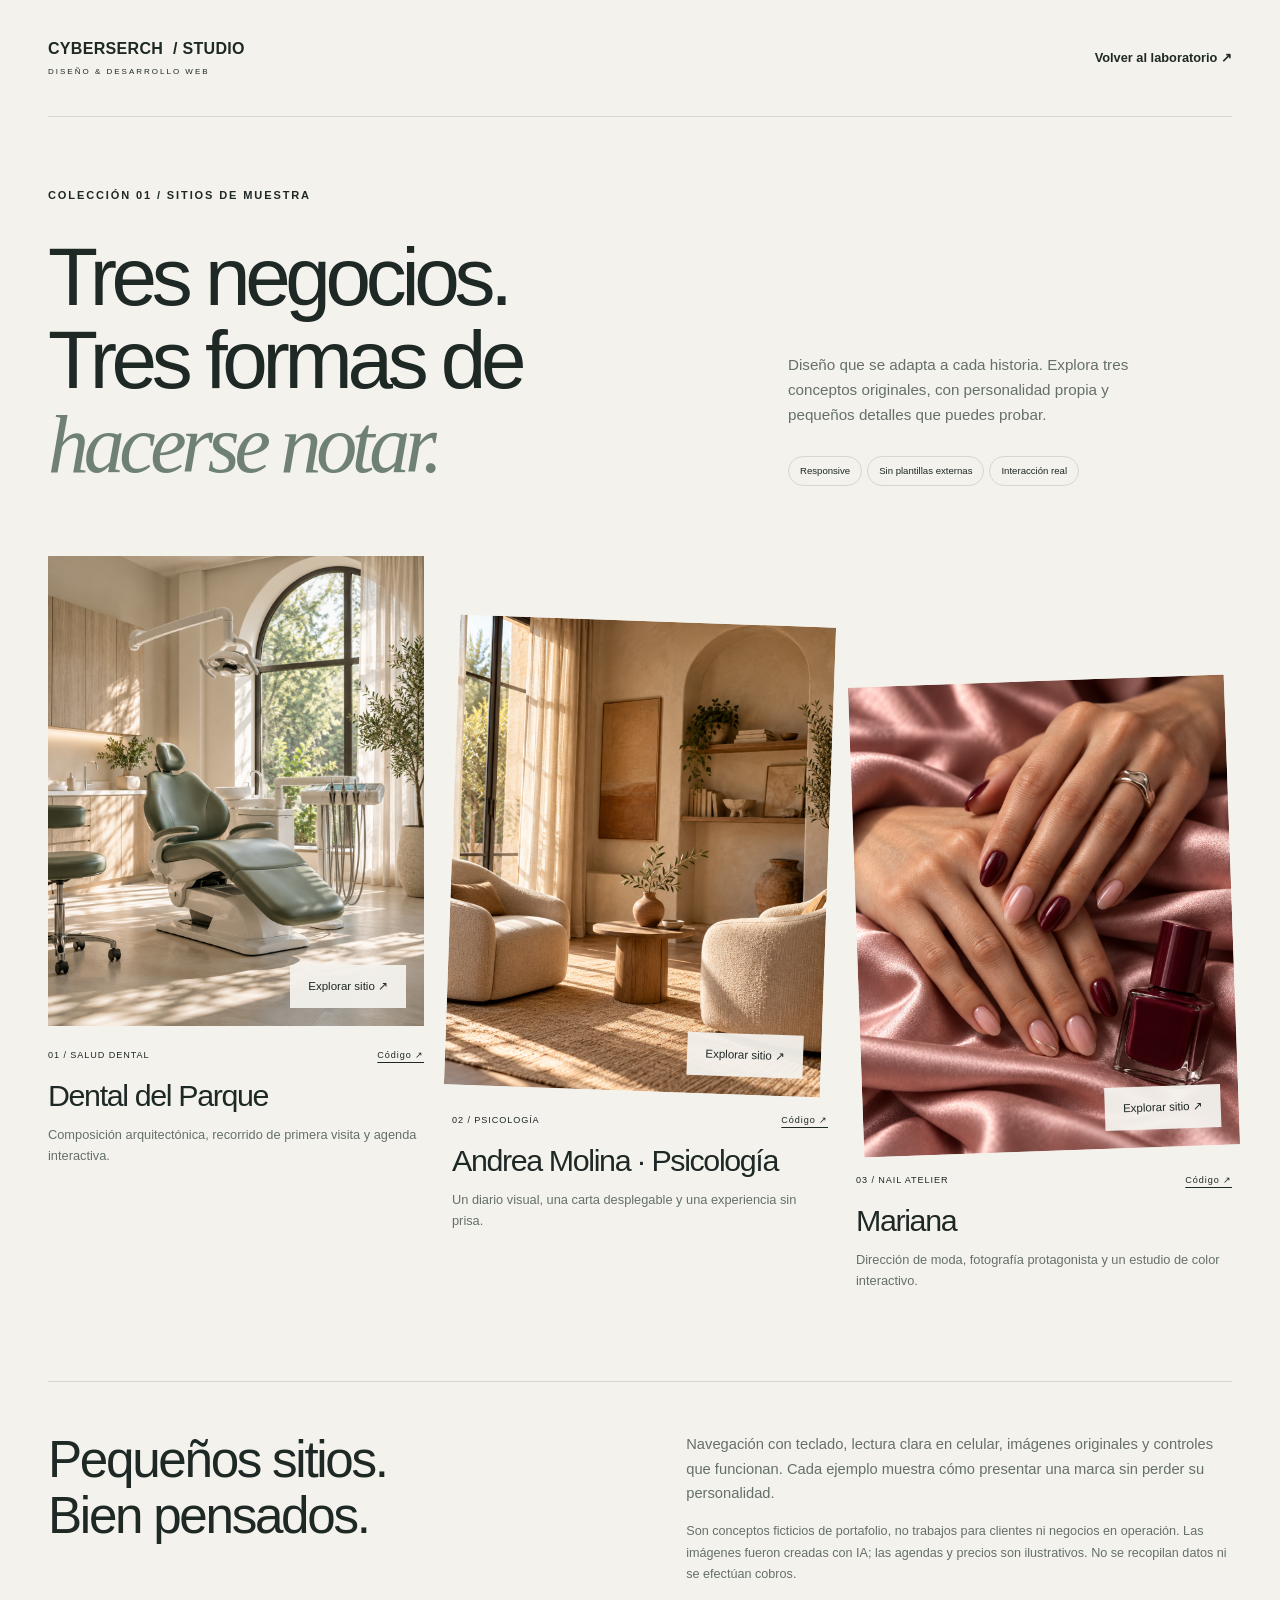
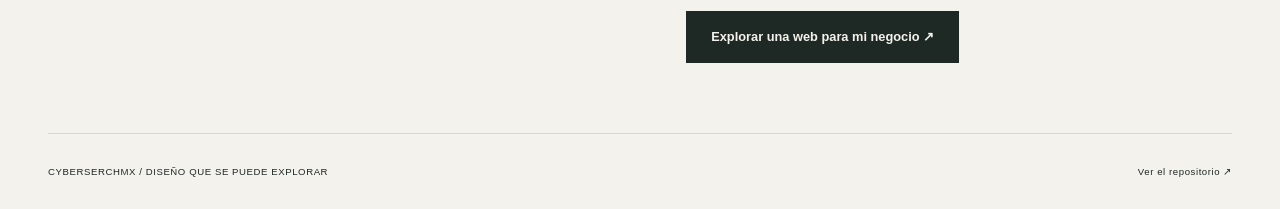
==== commit cd3e6897: "Rename business demos and add standalone calculator, memory game and task list" ====
--- a/index.html
+++ b/index.html
@@ -1 +1 @@
-<!doctype html><html lang="es-MX"><head><meta charset="UTF-8"><meta name="viewport" content="width=device-width, initial-scale=1"><meta http-equiv="Content-Security-Policy" content="default-src 'none'; img-src 'self'; style-src 'self'; script-src 'self'; font-src 'self'; connect-src 'none'; form-action 'none'; base-uri 'none'; object-src 'none'; frame-src 'none'; media-src 'none'"><meta name="referrer" content="strict-origin-when-cross-origin"><meta name="description" content="Tres experiencias web originales de CyberSerchMX para explorar diseño, accesibilidad e interacción."><meta name="theme-color" content="#f4f2ec"><title>Colección de sitios web · Muestra CyberSerchMX</title><link rel="icon" href="assets/mark.svg" type="image/svg+xml"><link rel="stylesheet" href="site.css?v=20261029-2"><script src="site.js?v=20261029-2" defer></script></head><body class="gallery"><a class="skip" href="#main">Saltar al contenido</a><header class="gallery-header wrap"><a class="brand" href="./">CYBERSERCH<span class="brand-dot"> / </span>STUDIO<small>DISEÑO & DESARROLLO WEB</small></a><a class="text-link" href="https://sergioh-devsec.github.io/">Volver al laboratorio ↗</a></header><main id="main"><section class="gallery-intro wrap"><p class="eyebrow">COLECCIÓN 01 / SITIOS DE MUESTRA</p><h1>Tres negocios.<br>Tres formas de<br><em>hacerse notar.</em></h1><div><p>Diseño que se adapta a cada historia. Explora tres conceptos originales, con personalidad propia y pequeños detalles que puedes probar.</p><span class="pill">Responsive</span><span class="pill">Sin plantillas externas</span><span class="pill">Interacción real</span></div></section><section class="gallery-grid wrap" aria-label="Sitios de muestra"><article><a class="project-image" href="dental/"><img src="assets/dental.png" alt="Vista conceptual de Luma Dental" width="1120" height="1400"><span>Explorar sitio ↗</span></a><div class="project-label"><span>01 / SALUD DENTAL</span><a href="https://github.com/sergioh-devsec/web-design-showcase/tree/main/dental">Código ↗</a></div><h2><a href="dental/">Luma Dental</a></h2><p>Composición arquitectónica, recorrido de primera visita y agenda interactiva.</p></article><article><a class="project-image" href="psicologia/"><img src="assets/psicologia.png" alt="Interior cálido de Pausa Psicología" width="1120" height="1400" loading="lazy"><span>Explorar sitio ↗</span></a><div class="project-label"><span>02 / PSICOLOGÍA</span><a href="https://github.com/sergioh-devsec/web-design-showcase/tree/main/psicologia">Código ↗</a></div><h2><a href="psicologia/">Pausa Psicología</a></h2><p>Un diario visual, una carta desplegable y una experiencia sin prisa.</p></article><article><a class="project-image" href="unas/"><img src="assets/unas.png" alt="Manicura hiperrealista del concepto Nácar" width="1120" height="1400" loading="lazy"><span>Explorar sitio ↗</span></a><div class="project-label"><span>03 / NAIL ATELIER</span><a href="https://github.com/sergioh-devsec/web-design-showcase/tree/main/unas">Código ↗</a></div><h2><a href="unas/">Nácar</a></h2><p>Dirección de moda, fotografía protagonista y un estudio de color interactivo.</p></article></section><section class="gallery-note wrap"><h2>Pequeños sitios.<br>Bien pensados.</h2><div><p>Navegación con teclado, lectura clara en celular, imágenes originales y controles que funcionan. Cada ejemplo muestra cómo presentar una marca sin perder su personalidad.</p><p class="small">Son conceptos ficticios de portafolio, no trabajos para clientes ni negocios en operación. Las imágenes fueron creadas con IA; las agendas y precios son ilustrativos. No se recopilan datos ni se efectúan cobros.</p><a class="button solid" href="https://sergioh-devsec.github.io/cotizador.html">Explorar una web para mi negocio ↗</a></div></section></main><footer class="gallery-footer wrap"><span>CYBERSERCHMX / DISEÑO QUE SE PUEDE EXPLORAR</span><a href="https://github.com/sergioh-devsec/web-design-showcase">Ver el repositorio ↗</a></footer></body></html>
+<!doctype html><html lang="es-MX"><head><meta charset="UTF-8"><meta name="viewport" content="width=device-width, initial-scale=1"><meta http-equiv="Content-Security-Policy" content="default-src 'none'; img-src 'self'; style-src 'self'; script-src 'self'; font-src 'self'; connect-src 'none'; form-action 'none'; base-uri 'none'; object-src 'none'; frame-src 'none'; media-src 'none'"><meta name="referrer" content="strict-origin-when-cross-origin"><meta name="description" content="Tres experiencias web originales de CyberSerchMX para explorar diseño, accesibilidad e interacción."><meta name="theme-color" content="#f4f2ec"><title>Colección de sitios web · Muestra CyberSerchMX</title><link rel="icon" href="assets/mark.svg" type="image/svg+xml"><link rel="stylesheet" href="site.css?v=20261029-3"><script src="site.js?v=20261029-3" defer></script></head><body class="gallery"><a class="skip" href="#main">Saltar al contenido</a><header class="gallery-header wrap"><a class="brand" href="./">CYBERSERCH<span class="brand-dot"> / </span>STUDIO<small>DISEÑO & DESARROLLO WEB</small></a><a class="text-link" href="https://sergioh-devsec.github.io/">Volver al laboratorio ↗</a></header><main id="main"><section class="gallery-intro wrap"><p class="eyebrow">COLECCIÓN 01 / SITIOS DE MUESTRA</p><h1>Tres negocios.<br>Tres formas de<br><em>hacerse notar.</em></h1><div><p>Diseño que se adapta a cada historia. Explora tres conceptos originales, con personalidad propia y pequeños detalles que puedes probar.</p><span class="pill">Responsive</span><span class="pill">Sin plantillas externas</span><span class="pill">Interacción real</span></div></section><section class="gallery-grid wrap" aria-label="Sitios de muestra"><article><a class="project-image" href="dental/"><img src="assets/dental.png" alt="Vista conceptual de Dental del Parque" width="1120" height="1400"><span>Explorar sitio ↗</span></a><div class="project-label"><span>01 / SALUD DENTAL</span><a href="https://github.com/sergioh-devsec/web-design-showcase/tree/main/dental">Código ↗</a></div><h2><a href="dental/">Dental del Parque</a></h2><p>Composición arquitectónica, recorrido de primera visita y agenda interactiva.</p></article><article><a class="project-image" href="psicologia/"><img src="assets/psicologia.png" alt="Interior cálido de Andrea Molina · Psicología" width="1120" height="1400" loading="lazy"><span>Explorar sitio ↗</span></a><div class="project-label"><span>02 / PSICOLOGÍA</span><a href="https://github.com/sergioh-devsec/web-design-showcase/tree/main/psicologia">Código ↗</a></div><h2><a href="psicologia/">Andrea Molina · Psicología</a></h2><p>Un diario visual, una carta desplegable y una experiencia sin prisa.</p></article><article><a class="project-image" href="unas/"><img src="assets/unas.png" alt="Manicura hiperrealista del concepto Mariana" width="1120" height="1400" loading="lazy"><span>Explorar sitio ↗</span></a><div class="project-label"><span>03 / NAIL ATELIER</span><a href="https://github.com/sergioh-devsec/web-design-showcase/tree/main/unas">Código ↗</a></div><h2><a href="unas/">Mariana</a></h2><p>Dirección de moda, fotografía protagonista y un estudio de color interactivo.</p></article></section><section class="gallery-note wrap"><h2>Pequeños sitios.<br>Bien pensados.</h2><div><p>Navegación con teclado, lectura clara en celular, imágenes originales y controles que funcionan. Cada ejemplo muestra cómo presentar una marca sin perder su personalidad.</p><p class="small">Son conceptos ficticios de portafolio, no trabajos para clientes ni negocios en operación. Las imágenes fueron creadas con IA; las agendas y precios son ilustrativos. No se recopilan datos ni se efectúan cobros.</p><a class="button solid" href="https://sergioh-devsec.github.io/cotizador.html">Explorar una web para mi negocio ↗</a></div></section></main><footer class="gallery-footer wrap"><span>CYBERSERCHMX / DISEÑO QUE SE PUEDE EXPLORAR</span><a href="https://github.com/sergioh-devsec/web-design-showcase">Ver el repositorio ↗</a></footer></body></html>
--- a/site.css
+++ b/site.css
@@ -1,24 +1,27 @@
-/* Original visual systems; shared foundations, independent brand treatments. */
-*{box-sizing:border-box}html{scroll-behavior:smooth;scroll-padding-top:24px}body{margin:0;background:var(--paper);color:var(--ink);font-family:Arial,Helvetica,sans-serif;-webkit-font-smoothing:antialiased;line-height:1.65}body:has(dialog[open]){overflow:hidden}a{color:inherit;text-decoration:none}button,select,input{font:inherit}button,a,input,summary,select{-webkit-tap-highlight-color:transparent}button{cursor:pointer}img{max-width:100%;display:block}button{color:inherit}h1,h2,h3,p,figure{margin:0}h1,h2,h3{line-height:1.08;font-weight:500;letter-spacing:-.045em}h1{font-size:clamp(3.5rem,6.4vw,6.5rem)}h2{font-size:clamp(2.5rem,4vw,4rem)}h3{font-size:1.55rem}h1 em,h2 em{font-weight:400}p{color:var(--muted)}p+p{margin-top:1rem}button:focus-visible,a:focus-visible,input:focus-visible,summary:focus-visible,select:focus-visible{outline:3px solid var(--accent);outline-offset:5px}button:disabled{cursor:default}.wrap{width:min(1280px,calc(100% - 96px));margin-inline:auto}.section{padding-block:104px}.eyebrow{font-size:.69rem;font-weight:700;letter-spacing:.17em;color:var(--ink);line-height:1.6;margin-bottom:22px}.lead{font-size:1.03rem;line-height:1.85;max-width:440px}.small,.quiet-note{font-size:.79rem;line-height:1.7}.quiet-note{margin-top:22px}.actions{display:flex;gap:28px;align-items:center;flex-wrap:wrap;margin-top:32px}.button{display:inline-flex;align-items:center;justify-content:center;gap:24px;border:1px solid var(--ink);padding:16px 24px;font-size:.8rem;font-weight:600;line-height:1.4;min-height:50px;transition:background .22s,transform .22s,color .22s}.button:hover{transform:translateY(-3px)}.solid{background:var(--ink);color:var(--paper)}.solid:hover{background:var(--accent);border-color:var(--accent);color:var(--paper)}.light{background:var(--paper);color:var(--ink);border-color:var(--paper)}.button.small{padding:12px 20px;min-height:44px}.text-link{display:inline-flex;align-items:center;gap:10px;border:0;background:none;padding:6px 0;font-weight:600;font-size:.8rem;min-height:44px;text-underline-offset:6px}.text-link:hover{text-decoration:underline}.skip{position:fixed;z-index:20;left:16px;top:-100px;background:var(--ink);color:var(--paper);padding:10px 18px}.skip:focus{top:12px}.demo-ribbon{padding:8px max(24px,calc((100% - 1280px)/2));display:flex;justify-content:space-between;align-items:center;gap:16px;background:var(--ink);color:var(--paper);font-size:.6rem;letter-spacing:.08em}.demo-ribbon a{font-size:.69rem;text-decoration:underline;text-underline-offset:4px;white-space:nowrap}.site-header{display:flex;justify-content:space-between;align-items:center;gap:40px;padding-block:28px}.brand{font-size:2.1rem;line-height:1;letter-spacing:-.05em;font-weight:600;white-space:nowrap}.brand small{display:block;font-family:Arial,Helvetica,sans-serif;font-size:.5rem;font-weight:500;letter-spacing:.25em;margin-top:11px}.brand-dot{padding-left:5px}.site-header nav{display:flex;gap:34px;align-items:center}.site-header nav>a:not(.button){font-size:.75rem;min-height:44px;display:flex;align-items:center}.site-header nav>a:hover{text-decoration:underline;text-underline-offset:7px}.menu-toggle{display:none}.hero{padding-block:32px 64px;display:grid;gap:7%;align-items:center}.hero-copy>.lead{margin-top:28px}.hero-copy>.button{margin-top:30px}.section-heading{display:grid;grid-template-columns:1fr 1.4fr;column-gap:12%;align-items:end;margin-bottom:48px}.section-heading>.eyebrow{grid-column:1/-1;margin-bottom:25px}.section-heading>p:last-child{max-width:420px;font-size:.93rem}.split{display:grid;grid-template-columns:1fr 1fr;gap:12%;align-items:center}.process{list-style:none;padding:0;margin:0}.process li{display:flex;gap:32px;padding-block:24px;border-bottom:1px solid var(--line)}.process li:first-child{padding-top:0}.process li>span{font-size:.7rem;font-weight:600;padding-top:8px}.process h3{font-size:1.35rem;margin-bottom:10px}.process p{font-size:.84rem;max-width:310px}.faq-layout{display:grid;grid-template-columns:1fr 1.1fr;gap:12%}.faq details{border-bottom:1px solid var(--line)}.faq summary{cursor:pointer;list-style:none;font-size:.94rem;padding:25px 35px 25px 0;position:relative;font-weight:500}.faq summary::-webkit-details-marker{display:none}.faq summary::after{content:'+';position:absolute;right:2px;top:22px;font-size:1.3rem}.faq details[open] summary::after{content:'−'}.faq details p{font-size:.86rem;line-height:1.9;padding:0 24px 24px 0}.site-footer{display:grid;grid-template-columns:.9fr 1.6fr 1fr;gap:7%;padding-block:52px;border-top:1px solid var(--line);align-items:start}.site-footer p{font-size:.75rem}.site-footer>div:last-child{display:flex;flex-direction:column;gap:12px;font-size:.75rem}.site-footer a:hover{text-decoration:underline;text-underline-offset:4px}
-/* Luma: generous white space, structured care, botanical greens. */
-.dental{--paper:#f6f8f2;--ink:#153c32;--muted:#56655e;--accent:#386851;--line:#d8e0d5}.dental .brand{font-family:Arial,Helvetica,sans-serif;font-weight:500}.dental .brand-dot{color:#5d7f59}.dental .button{border-radius:5px}.dental-hero{grid-template-columns:1.08fr 1fr;min-height:690px}.dental h1{font-weight:500;letter-spacing:-.065em}.dental h1 em{font-style:normal;color:#648365}.tiny-star{display:inline-block;font-size:1.4rem;vertical-align:middle;margin-right:6px}.dental-photo{position:relative}.dental-photo img{width:100%;height:600px;object-fit:cover;border-radius:230px 230px 18px 18px}.dental-photo figcaption{position:absolute;bottom:28px;left:-30px;right:30px;display:flex;align-items:center;justify-content:space-between;background:#f6f8f2f5;padding:20px 24px;font-size:.8rem;gap:20px;border:1px solid #e3e8dc;box-shadow:0 10px 40px #173c3210}.dental-photo figcaption>div{flex:1}.dental-photo strong{font-weight:500}.hero-foot{display:flex;gap:24px;font-size:.53rem;font-weight:600;letter-spacing:.08em;border-top:1px solid var(--line);margin-top:40px;padding-top:20px}.dental-services{display:grid;grid-template-columns:repeat(3,1fr);gap:0;border-block:1px solid var(--line)}.dental-services article{padding:36px 32px 32px 0}.dental-services article+article{border-left:1px solid var(--line);padding-left:32px}.service-number{display:flex;width:40px;height:40px;align-items:center;justify-content:center;background:#e5eddf;border-radius:50%;font-size:.7rem;margin-bottom:42px}.dental-services h3{margin-bottom:20px}.dental-services p{font-size:.87rem;max-width:310px;margin-bottom:25px}.dental-experience{padding-block:100px;background:#173e33;color:#eff4e9;--line:#446055;--muted:#c4d4c9}.dental-experience .eyebrow{color:#c8dbc2}.dental-experience .lead{margin-top:24px}.dental-experience .button{margin-top:32px;color:#173e33}.dental-experience h2{font-size:clamp(2.6rem,4vw,4rem)}
-/* Pausa: editorial serif, warm paper, quiet pacing. */
-.psychology{--paper:#f4efe5;--ink:#4e4535;--muted:#726a5e;--accent:#896348;--line:#d8cebd}.psychology h1,.psychology h2,.psychology h3,.psychology .brand{font-family:Georgia,'Times New Roman',serif;font-weight:400}.psychology h1{font-size:clamp(3.5rem,5.7vw,5.8rem);letter-spacing:-.055em}.psychology em{color:#967354}.psychology .button{border-radius:80px}.psych-hero{grid-template-columns:.92fr 1fr;gap:12%;padding-top:30px}.psych-image{position:relative;align-self:stretch}.psych-image img{height:640px;width:100%;object-fit:cover;border-radius:240px 240px 5px 5px}.image-caption{display:block;font-size:.55rem;letter-spacing:.18em;padding-top:18px;text-align:center}.psych-hero .hero-copy{position:relative;padding-block:30px}.line-flower{font-family:Georgia,serif;font-size:100px;line-height:1;color:#b8a484;margin-top:38px;font-weight:400;transform:rotate(15deg)}.psych-statement{text-align:center;max-width:930px;padding-block:95px 110px}.psych-statement h2{font-size:clamp(2.4rem,3.7vw,3.8rem);line-height:1.2}.psych-statement>p:not(.eyebrow){margin:30px auto 40px;max-width:640px;font-size:.96rem}.values-row{display:flex;justify-content:center;gap:35px;font-size:.67rem;letter-spacing:.04em}.values-row span+span::before{content:'•';margin-right:35px;color:#9a8768}.psych-care{background:#eae2d3}.psych-care h2{margin-bottom:25px}.psych-care p{font-size:.88rem;max-width:360px}.care-list article{display:flex;gap:20px;border-top:1px solid #cbbfa9;padding-block:28px;align-items:start}.care-list article>span{font-size:.65rem;padding-top:9px}.care-list article>div{flex:1}.care-list h3{font-size:1.7rem;margin-bottom:14px}.care-list p{font-size:.8rem}.round-button{flex-shrink:0;width:40px;height:40px;border:1px solid #bdae94;background:none;border-radius:50%;transition:background .2s}.round-button:hover{background:#d8cab1}.psych-invitation{text-align:center;padding:70px 24px 90px;border-top:1px solid var(--line)}.psych-invitation>span{font-family:Georgia,serif;font-size:70px;color:#9b815f}.psych-invitation h2{font-size:clamp(3rem,6vw,5.5rem);margin-bottom:30px}
-/* Nácar: fashion editorial, large serif and lacquer-like color. */
-.nails{--paper:#f7e9e9;--ink:#551f32;--muted:#805865;--accent:#82374e;--line:#dfbdc7}.nails h1,.nails h2,.nails h3{font-family:Georgia,'Times New Roman',serif;font-weight:400}.nails .brand{font-family:Georgia,'Times New Roman',serif;letter-spacing:.07em;font-size:2rem}.nails .brand small{letter-spacing:.3em;text-align:center}.nails .button{border-radius:0}.nail-hero{display:grid;grid-template-columns:1fr 1fr;background:#edd3da;overflow:hidden}.nail-hero .hero-copy{padding:70px 10% 64px max(48px,calc((100vw - 1280px)/2));align-self:center}.nail-hero h1{font-size:clamp(4.6rem,7vw,7.5rem);line-height:.99;letter-spacing:-.06em}.nail-hero h1 em{color:#91475d}.nail-hero .lead{font-size:.9rem;max-width:330px}.nail-hero figure{position:relative;min-height:680px}.nail-hero img{height:100%;width:100%;position:absolute;inset:0;object-fit:cover}.nail-hero figcaption{position:absolute;bottom:30px;right:32px;color:#fff;font-size:.6rem;letter-spacing:.2em;text-shadow:0 1px 8px #361320}.nail-signature{font-size:.56rem;letter-spacing:.15em;margin-top:45px}.nail-marquee{display:flex;justify-content:space-around;gap:25px;align-items:center;padding:20px 35px;border-bottom:1px solid var(--line);font-size:.65rem;letter-spacing:.14em;overflow:hidden;white-space:nowrap}.nail-marquee>span:nth-child(even){font-size:1.3rem}.nail-menu{display:grid;grid-template-columns:repeat(3,1fr);gap:34px}.nail-menu article{border-top:1px solid var(--ink);padding-top:25px}.nail-menu h3{font-size:1.9rem;margin:30px 0 18px}.nail-menu article>p:not(.eyebrow){font-size:.85rem;min-height:50px}.nail-menu article>div{display:flex;justify-content:space-between;gap:16px;align-items:center;margin-top:35px;border-top:1px solid var(--line);padding-top:20px;font-size:.73rem}.nail-menu strong{font-size:.86rem;font-weight:600}.nail-styler{background:#efdbe1}.nail-styler h2{font-size:clamp(3.4rem,5vw,5rem);margin-bottom:20px}.nail-styler .split{gap:14%}.nail-styler p{font-size:.86rem;max-width:400px}.polish-preview{display:flex;align-items:center;justify-content:center;gap:16px;height:240px;--lacquer:#671e35}.polish-preview i{width:49px;height:112px;display:block;border-radius:50% 50% 35% 35%;background:linear-gradient(100deg,#ffffff30,transparent 25% 65%,#ffffff3d 75%,#ffffff10 81%),var(--lacquer);box-shadow:2px 12px 20px #551f3220,inset -4px -5px 12px #0002;transform:rotate(-9deg);transition:background .35s,transform .35s}.polish-preview i:nth-child(2){height:130px;transform:translateY(-12px) rotate(-5deg)}.polish-preview i:nth-child(3){height:140px;transform:translateY(-17px)}.polish-preview i:nth-child(4){height:126px;transform:translateY(-9px) rotate(5deg)}.polish-preview i:nth-child(5){height:101px;transform:translateY(8px) rotate(12deg)}.polish-preview[data-tone=rose]{--lacquer:#c28b96}.polish-preview[data-tone=pearl]{--lacquer:#e9daca}.polish-preview[data-tone=cocoa]{--lacquer:#745047}.polish-preview[data-finish=matte] i{background:var(--lacquer);box-shadow:2px 12px 20px #551f3220,inset -4px -5px 12px #0001}.polish-preview[data-finish=accent] i:nth-child(4){background:linear-gradient(135deg,transparent 48%,#e9cfaa 49% 52%,transparent 53%),var(--lacquer)}.style-controls fieldset{padding:0 0 30px;margin:0 0 30px;border:0;border-bottom:1px solid var(--line)}.style-controls legend{font-size:.67rem;letter-spacing:.12em;margin-bottom:20px}.swatches{display:flex;gap:24px;flex-wrap:wrap}.swatches label{display:flex;flex-direction:column;gap:10px;font-size:.7rem;align-items:center;position:relative;cursor:pointer}.swatch{width:42px;height:42px;border-radius:50%;border:1px solid #551f3230;display:block}.berry{background:#671e35}.rose{background:#c28b96}.pearl{background:#e9daca}.cocoa{background:#745047}.swatches input,.finish-options input{position:absolute;opacity:0;width:100%;height:100%;inset:0;cursor:pointer;margin:0}.swatches label:has(input:checked) .swatch{outline:1px solid var(--ink);outline-offset:5px}.swatches label:has(input:focus-visible),.finish-options label:has(input:focus-visible){outline:3px solid var(--accent);outline-offset:8px}.finish-options{display:flex;gap:10px;flex-wrap:wrap}.finish-options label{position:relative;cursor:pointer}.finish-options span{padding:12px 15px;display:block;border:1px solid #ba8b9b;font-size:.73rem}.finish-options label:has(input:checked) span{background:var(--ink);color:var(--paper)}.style-total{display:flex;justify-content:space-between;gap:20px;align-items:center;margin-bottom:12px}.style-total span{font-size:.85rem}.style-total strong{font-size:1.5rem;font-weight:400;white-space:nowrap}.style-controls>.button{margin-top:24px;width:100%}.nail-ritual{display:grid;grid-template-columns:1.2fr 1fr;gap:12%}.nail-ritual h2{line-height:1.16}.nail-ritual .process h3{font-size:1.6rem}.nail-finale{padding:75px 24px;text-align:center;background:var(--ink);color:var(--paper)}.nail-finale .eyebrow,.nail-finale p{color:#e0bdca}.nail-finale h2{font-size:clamp(2.7rem,5vw,5rem);margin-bottom:30px}.nail-finale .small{margin-top:20px}
-/* The demonstration dialogs never collect personal information. */
-dialog{width:min(540px,calc(100% - 32px));max-height:calc(100dvh - 48px);overflow-y:auto;background:var(--paper);color:var(--ink);border:1px solid var(--line);padding:32px;box-shadow:0 30px 100px #0004;border-radius:12px}dialog::backdrop{background:#1d241dc9;backdrop-filter:blur(5px)}.dialog-head{display:flex;justify-content:space-between;align-items:center;gap:20px}.dialog-head .eyebrow{margin:0}.close-dialog{border:1px solid var(--line);background:none;width:40px;height:40px;font-size:1.6rem;line-height:1;border-radius:50%}dialog h2{font-size:2.6rem;margin:24px 0 18px}.demo-note{background:color-mix(in srgb,var(--ink) 6%,var(--paper));border-left:2px solid var(--accent);padding:12px 15px;font-size:.8rem;margin-bottom:25px}dialog label,dialog legend{font-size:.8rem;font-weight:600;display:block;margin-bottom:10px}dialog select{width:100%;padding:12px;border:1px solid var(--line);background:var(--paper);color:var(--ink);border-radius:4px;min-height:48px}dialog fieldset{border:0;padding:0;margin:22px 0}.day-options{display:flex;gap:8px}.day-options label{position:relative;margin:0;flex:1;cursor:pointer}.day-options input{position:absolute;opacity:0;width:100%;height:100%;margin:0;cursor:pointer}.day-options span{border:1px solid var(--line);display:block;text-align:center;padding:10px 4px;font-size:.68rem;line-height:1.7;border-radius:4px}.day-options strong{font-size:1.2rem;display:block}.day-options input:checked+span{background:var(--ink);color:var(--paper);border-color:var(--ink)}.day-options label:has(input:focus-visible){outline:3px solid var(--accent);outline-offset:3px}dialog form>.button{margin-top:24px;width:100%}#booking-result{margin-top:22px;padding:18px;background:color-mix(in srgb,var(--ink) 7%,var(--paper));border:1px solid var(--line);font-size:.88rem}#booking-result strong{display:block;margin-bottom:8px}#booking-result .small{margin-top:12px}dialog[open]{animation:dialog-in .22s ease-out}@keyframes dialog-in{from{opacity:0;transform:translateY(12px)}to{opacity:1;transform:none}}
-/* Collection: a compact studio portfolio, not a fourth business template. */
-.gallery{--paper:#f4f2ec;--ink:#1e2825;--muted:#65706a;--accent:#456758;--line:#d4d8cf}.gallery-header{display:flex;justify-content:space-between;align-items:center;padding-block:36px;border-bottom:1px solid var(--line)}.gallery-header .brand{font-size:1rem;letter-spacing:.02em}.gallery-header .brand small{font-size:.5rem}.gallery-intro{display:grid;grid-template-columns:1.4fr 1fr;column-gap:10%;align-items:end;padding-block:70px}.gallery-intro>.eyebrow{grid-column:1/-1;margin-bottom:30px}.gallery h1{font-size:clamp(3.7rem,6.4vw,6.3rem);letter-spacing:-.065em;line-height:1.02}.gallery h1 em{font-family:Georgia,serif;font-weight:400;color:#6f8175}.gallery-intro>div>p{font-size:.95rem;max-width:360px;margin-bottom:25px}.pill{display:inline-block;padding:6px 11px;border:1px solid var(--line);font-size:.6rem;margin:4px 5px 0 0;border-radius:30px}.gallery-grid{display:grid;grid-template-columns:repeat(3,1fr);gap:28px}.project-image{position:relative;display:block;overflow:hidden;border-radius:5px}.project-image img{width:100%;height:auto;aspect-ratio:4/5;object-fit:cover;transition:transform .6s}.project-image:hover img{transform:scale(1.035)}.project-image span{position:absolute;bottom:18px;right:18px;padding:12px 18px;background:#f4f2ecf2;font-size:.72rem;box-shadow:0 4px 16px #0001}.project-label{display:flex;justify-content:space-between;gap:12px;font-size:.57rem;letter-spacing:.1em;margin:22px 0 16px}.project-label a{text-decoration:underline;text-underline-offset:4px;white-space:nowrap}.gallery-grid h2{font-size:1.9rem;margin-bottom:12px}.gallery-grid p{font-size:.8rem}.gallery-note{margin-block:90px 70px;border-top:1px solid var(--line);padding-top:50px;display:grid;grid-template-columns:1fr 1.1fr;gap:12%}.gallery-note>div>p:first-child{font-size:.92rem}.gallery-note .button{margin-top:25px}.gallery-footer{display:flex;justify-content:space-between;gap:24px;border-top:1px solid var(--line);padding-block:30px;font-size:.6rem;letter-spacing:.06em}
-@media(min-width:1600px){.nail-hero .hero-copy{padding-left:calc((100vw - 1280px)/2)}}
-@media(max-width:1050px){.wrap{width:calc(100% - 56px)}.site-header nav{gap:20px}.dental-hero{min-height:auto;gap:6%;grid-template-columns:1.05fr 1fr}.dental-photo img{height:540px}.dental h1{font-size:clamp(3rem,6.3vw,5rem)}.hero-foot{gap:14px;font-size:.48rem}.psych-hero{gap:7%}.psych-image img{height:580px}.psychology h1{font-size:clamp(3rem,5.5vw,4.5rem)}.line-flower{font-size:70px}.nail-hero .hero-copy{padding-left:28px}.nail-hero h1{font-size:6.7vw}.nail-hero figure{min-height:600px}.split{gap:7%}.section-heading,.faq-layout{gap:7%}.nail-ritual{gap:7%}.swatches{gap:20px}.style-total{flex-wrap:wrap}.gallery-grid{gap:20px}.gallery-grid h2{font-size:1.55rem}}
-@media(max-width:760px){html{scroll-padding-top:12px}.wrap{width:calc(100% - 40px)}.demo-ribbon{padding:8px 20px;font-size:.47rem;gap:12px}.demo-ribbon a{font-size:.57rem}.site-header{padding-block:22px;position:relative;flex-wrap:wrap;gap:0}.brand{font-size:1.9rem}.brand small{font-size:.46rem}.menu-toggle{display:flex;align-items:center;gap:18px;border:1px solid var(--line);background:none;padding:10px 14px;font-size:.72rem;min-height:44px}.menu-toggle span{font-size:1.2rem}.site-header nav{width:100%;display:none;flex-direction:column;align-items:stretch;padding-block:24px 10px;gap:5px}.site-header nav.open{display:flex}.site-header nav>a{padding:8px}.site-header nav .button{margin-top:10px}.hero{padding-block:28px 48px;display:flex;flex-direction:column;gap:36px;align-items:stretch}.hero h1{font-size:clamp(3.4rem,12vw,5.3rem)}.hero .lead{font-size:.95rem;max-width:480px}.hero-copy>.lead{margin-top:23px}.eyebrow{font-size:.6rem;margin-bottom:20px}.actions{gap:18px;margin-top:25px}.button{padding:15px 21px}.dental-photo{margin-left:22px}.dental-photo img{height:460px;border-radius:180px 180px 12px 12px}.dental-photo figcaption{left:-22px;right:22px;bottom:20px;padding:17px}.hero-foot{font-size:.48rem;gap:20px;margin-top:30px}.section{padding-block:65px}.section-heading{display:block;margin-bottom:30px}.section-heading h2{margin-bottom:24px}.section-heading>p:last-child{font-size:.88rem}.dental-services{display:block}.dental-services article,.dental-services article+article{padding:28px 0;border-left:0;border-bottom:1px solid var(--line)}.dental-services article:last-child{border-bottom:0}.service-number{margin-bottom:24px}.dental-services p{max-width:none;margin-bottom:15px}.split,.faq-layout,.nail-ritual{display:block}.dental-experience{padding-block:65px}.process{margin-top:42px}.process li{gap:25px}.faq{margin-top:28px}.faq summary{font-size:.9rem}.site-footer{display:block;padding-block:35px}.site-footer>p{margin-block:24px;max-width:440px}.site-footer>div:last-child{display:flex;flex-wrap:wrap;flex-direction:row;gap:20px}.psych-hero .psych-image{order:2;margin-right:25px}.psych-hero .hero-copy{padding-block:4px;order:1}.psychology h1{font-size:clamp(3.3rem,11.8vw,5rem)}.line-flower{position:absolute;right:0;bottom:0;font-size:63px;opacity:.5}.psych-image img{height:430px;border-radius:200px 200px 5px 5px}.psych-statement{padding-block:50px 65px}.psych-statement h2{font-size:2.45rem}.psych-statement>p:not(.eyebrow){margin:25px auto}.values-row{flex-direction:column;gap:13px;font-size:.68rem}.values-row span+span::before{display:none}.care-list{margin-top:35px}.care-list h3{font-size:1.5rem}.care-list article{gap:15px}.psych-invitation{padding-block:50px 65px}.psych-invitation h2{font-size:3.7rem}.nail-hero{grid-template-columns:1fr}.nail-hero .hero-copy{padding:40px 20px}.nail-hero h1{font-size:clamp(4.2rem,17vw,6.5rem)}.nail-hero .lead{max-width:370px}.nail-signature{margin-top:30px}.nail-hero figure{min-height:480px}.nail-marquee{gap:24px;justify-content:start;padding:16px 20px;font-size:.54rem}.nail-menu{grid-template-columns:1fr;gap:32px}.nail-menu h3{margin:22px 0 14px;font-size:1.9rem}.nail-menu article>p:not(.eyebrow){min-height:0}.nail-menu article>div{margin-top:22px}.polish-preview{height:210px;gap:14px}.polish-preview i{width:42px}.style-controls{margin-top:32px}.style-controls fieldset{padding-bottom:24px;margin-bottom:24px}.swatches{gap:27px}.finish-options{gap:9px}.finish-options span{padding:12px}.nail-finale{padding-block:60px}.nail-finale h2{font-size:3rem}.gallery-header{padding-block:25px;gap:18px}.gallery-header .brand{font-size:.78rem}.gallery-header .text-link{font-size:.6rem}.gallery-intro{display:block;padding-block:45px}.gallery h1{font-size:clamp(3.5rem,11vw,5rem)}.gallery-intro>div{margin-top:28px}.gallery-grid{grid-template-columns:1fr;gap:45px}.project-image img{aspect-ratio:5/4}.gallery-grid h2{font-size:2rem}.project-label{font-size:.6rem}.gallery-note{display:block;margin-block:60px 40px;padding-top:35px}.gallery-note h2{margin-bottom:24px}.gallery-footer{font-size:.51rem;align-items:start}.gallery-footer>span{max-width:160px}dialog{padding:24px}dialog h2{font-size:2.25rem}.day-options{gap:6px}}
-@media(prefers-reduced-motion:reduce){html{scroll-behavior:auto}*,*::before,*::after{animation:none!important;transition:none!important}.button:hover{transform:none}.project-image:hover img{transform:none}}
-/* Collection 02: three different compositions, not a color swap. */
-.dental{--paper:#f0f2e9;--ink:#173b33;--accent:#52705a}.dental .site-header{border-bottom:1px solid var(--line)}.dental-hero{gap:0;grid-template-columns:1.05fr 1fr;padding-block:0 65px;align-items:stretch;min-height:720px}.dental-hero .hero-copy{padding:60px 45px 15px 0}.dental-hero h1{font-size:clamp(4rem,7vw,7rem);line-height:.96;letter-spacing:-.07em}.dental-hero .lead{font-size:.94rem;max-width:360px}.dental .dental-photo{margin-right:-32px;padding-left:25px;border-left:1px solid var(--line)}.dental .dental-photo img{height:100%;min-height:600px;max-height:720px;border-radius:0 0 100px 0;object-position:55% center}.dental-photo .photo-index{position:absolute;z-index:1;top:22px;left:48px;font-size:.65rem;letter-spacing:.22em;background:#f6f8f2dd;padding:10px 14px}.dental .dental-photo figcaption{left:-35px;right:auto;width:300px;bottom:45px;background:#d8e9b2;box-shadow:none;border:0;padding:24px}.dental-photo .tiny-star{font-size:2.5rem}.dental .hero-foot{font-size:.6rem;line-height:1.8;align-items:center;justify-content:space-between;max-width:350px}.hero-foot strong{font-weight:500}.dental-smile{width:55px;height:28px;border:2px solid #658063;border-top:0;border-radius:0 0 60px 60px;display:block;transform:rotate(-8deg)}.visit-map{display:grid;grid-template-columns:1fr 1.45fr;gap:10%;padding-block:48px 75px;border-bottom:1px solid var(--line)}.visit-map h2{font-size:clamp(2rem,3vw,3rem)}.visit-buttons{display:flex;border-bottom:1px solid #b8cbb4;gap:10px;margin-bottom:24px}.visit-buttons button{background:none;border:0;border-bottom:3px solid transparent;padding:12px 8px;font-size:.76rem;color:#567164;flex:1;min-height:48px}.visit-buttons button[aria-pressed=true]{border-color:#173b33;color:#173b33;font-weight:700;background:#e1ead7}.visit-panels article{display:flex;gap:25px;align-items:flex-start;min-height:150px}.visit-panels article[hidden]{display:none}.visit-panels article>span{font-size:3rem;line-height:1;font-weight:400;letter-spacing:-.08em;color:#799274}.visit-panels h3{font-size:1.45rem;line-height:1.2;max-width:340px;margin:4px 0 14px}.visit-panels p{font-size:.85rem;max-width:400px}.dental-services{border:0;gap:18px}.dental-services article,.dental-services article+article{background:#e5ebdc;padding:32px;border:0}.dental-services article:nth-child(2){background:#dce7cd}.dental-services article:nth-child(3){background:#d3e1c1}.service-number{background:none;border-radius:0;font-size:2.4rem;justify-content:start;width:auto;height:auto;color:#658063;margin-bottom:45px;letter-spacing:-.07em}.dental-experience{background:#183c33 url('assets/dental.png') right 50%/42% auto no-repeat;position:relative;isolation:isolate}.dental-experience::before{content:'';position:absolute;inset:0;background:linear-gradient(90deg,#183c33 48%,#183c33ef 60%,#183c33c9);z-index:-1}
-.psychology{--paper:#f2eee4;--ink:#4b453d;--muted:#706557;--accent:#855337}.psychology .site-header{padding-block:34px}.psychology .brand{font-style:italic;font-size:2.7rem}.psychology .site-header nav{gap:24px}.psych-hero{position:relative;grid-template-columns:1.3fr .9fr;gap:4%;padding:55px 0 100px;border-top:1px solid var(--line);align-items:center}.psych-hero .hero-copy{grid-column:1;grid-row:1;padding:0;z-index:1}.psychology .psych-hero h1{font-size:clamp(3.6rem,6.7vw,6.8rem);line-height:1.04;letter-spacing:-.065em}.psych-hero h1 em{display:inline-block;white-space:nowrap;color:#906747}.psych-hero .lead{max-width:360px;margin-top:30px;font-size:.95rem}.psych-hero .psych-image{grid-column:2;grid-row:1;align-self:center;padding:16px;background:#fcf9f0;transform:rotate(3deg);box-shadow:0 18px 40px #74624313;margin:20px 0 0}.psych-image img{border-radius:0!important;height:460px!important;object-position:center}.psych-margin{position:absolute;left:0;bottom:30px;font-size:.58rem;letter-spacing:.2em;color:#9b8a70}.psych-handnote{font-family:Georgia,serif;font-size:1.2rem;font-style:italic;color:#7c6854!important;transform:rotate(-7deg);position:absolute;right:7%;bottom:-47px;line-height:1.4!important}.psych-hero .quiet-note{font-size:.66rem}.psych-letter{position:relative;border-top:1px solid #b9a989;border-bottom:1px solid #b9a989;display:grid;grid-template-columns:1fr 2fr;gap:9%;padding-block:70px;isolation:isolate}.letter-number{font-size:.59rem;letter-spacing:.12em;padding-top:15px}.psych-letter h2{font-size:clamp(2.3rem,3.5vw,3.5rem);line-height:1.1;margin-bottom:25px}.psych-letter p{font-size:.9rem;max-width:500px;margin-bottom:30px}.psych-letter details{border-top:1px solid var(--line);max-width:550px}.psych-letter summary{font-size:.85rem;cursor:pointer;padding:20px 0;list-style:none;display:flex;justify-content:space-between;gap:16px}.psych-letter summary::-webkit-details-marker{display:none}.psych-letter summary span{font-size:1.2rem;transition:transform .2s}.psych-letter details[open] summary span{transform:rotate(90deg)}.psych-letter details p{font-size:.82rem;margin-bottom:8px}.psych-letter details .text-link{margin-bottom:20px}.letter-stamp{font:italic 190px/1 Georgia,serif;position:absolute;left:0;bottom:50px;color:#d1c5b2;z-index:-1}.psych-statement{padding-block:100px;max-width:1000px}.psych-statement h2{font-style:italic}.psych-care{background:#e8e0d0;border-top:1px solid #dbd0be}.psych-care .split{grid-template-columns:.8fr 1.3fr}.psych-care .care-list h3{font-size:2.2rem}.psych-invitation{position:relative;overflow:hidden}.psych-invitation>span{position:absolute;left:3%;top:12%;font-size:160px;color:#d2c5ae;z-index:-1}
-.nails{--paper:#f8eee8;--ink:#4f142d;--muted:#76545d;--accent:#963958;--line:#d9bfbe}.nails .brand{font-family:Arial,Helvetica,sans-serif;font-size:1.65rem;letter-spacing:.2em;font-weight:800}.nails .site-header{padding-block:25px}.nail-hero{background:#4f142d;position:relative;grid-template-columns:1.1fr 1fr;isolation:isolate;min-height:720px;gap:0;color:#f9e7dc;padding-block:38px}.nail-hero .hero-copy{padding:45px 0 40px max(48px,calc((100vw - 1280px)/2));position:relative;z-index:1}.nail-hero .eyebrow{color:#dca7b0;font-size:.57rem;letter-spacing:.2em}.nail-hero h1{font-size:clamp(4.2rem,6.7vw,7.5rem);line-height:.94;letter-spacing:-.07em;position:relative;margin-right:-25px}.nail-hero h1 em{color:#eda7b7;font-weight:400}.nail-hero .lead{color:#e2c0c8;font-size:.82rem;max-width:300px;line-height:1.8}.nail-hero .solid{background:#f8e8df;border-color:#f8e8df;color:#4f142d}.nail-hero figure{min-height:650px;margin:20px 65px 15px 35px;transform:rotate(4deg);border:8px solid #f6e7dc;border-bottom-width:50px;box-shadow:0 15px 55px #1c001c66;background:#e3c4bf}.nail-hero img{object-position:50% center}.nail-hero figcaption{bottom:-36px;right:8px;left:8px;text-shadow:none;display:flex;justify-content:space-between;align-items:center;color:#4f142d;font-size:.53rem}.nail-hero figcaption strong{font-family:Georgia,serif;font-size:.7rem;line-height:1.1;font-weight:400;font-style:italic;letter-spacing:0}.nail-hero-palette{display:flex;align-items:center;gap:8px;margin-top:35px}.nail-hero-palette i{width:17px;height:17px;border-radius:50%;border:1px solid #dfa0ac;background:#9e425b}.nail-hero-palette i:nth-child(2){background:#c28b96}.nail-hero-palette i:nth-child(3){background:#e9daca}.nail-hero-palette span{font-size:.46rem;letter-spacing:.12em;color:#dca7b0;margin-left:9px}.nail-signature{margin-top:15px;color:#dca7b0;font-size:.5rem}.nail-marquee{background:#efb2be;color:#4f142d;border:0;padding-block:18px}.nail-menu{display:block}.nail-menu article{display:grid;grid-template-columns:.6fr 1.4fr 1.3fr 1fr;gap:30px;align-items:center;padding:34px 0;border-color:#d9bfbe}.nail-menu .eyebrow{margin:0;font-size:.58rem}.nail-menu h3{font-size:2rem;margin:0}.nail-menu article>p:not(.eyebrow){min-height:0;font-size:.82rem}.nail-menu article>div{display:block;margin:0;padding:0;border:0;text-align:right}.nail-menu article>div>span{display:block;font-size:.62rem}.nail-menu strong{display:block;font-size:1rem;margin-top:8px}.nail-styler{background:#eab2bd;padding-block:90px}.nail-styler .split{gap:8%;grid-template-columns:1.1fr 1fr}.nail-styler h2{font-size:clamp(3.8rem,5.8vw,6.5rem);line-height:.98}.nail-styler .polish-preview{height:270px;justify-content:start;padding-left:15px;gap:20px}.style-controls{background:#f7e7dd;padding:40px;box-shadow:10px 10px 0 #4f142d14}.nail-ritual .process li>span{font-size:2rem;font-family:Georgia,serif}.nail-finale h2{font-style:italic}
-.gallery-grid{align-items:start}.gallery-grid article:nth-child(2){padding-top:65px}.gallery-grid article:nth-child(3){padding-top:125px}.gallery-grid .project-image{border-radius:0}.gallery-grid article:nth-child(2) .project-image{transform:rotate(2deg)}.gallery-grid article:nth-child(3) .project-image{transform:rotate(-2deg)}
-@media(max-width:1050px){.dental-hero .hero-copy{padding-right:25px}.dental-hero h1{font-size:6.6vw}.dental .dental-photo{margin-right:0;padding-left:15px}.dental .dental-photo img{min-height:570px}.psychology .psych-hero h1{font-size:6.5vw}.psych-handnote{right:0}.nail-hero .hero-copy{padding-left:28px}.nail-hero figure{margin-right:35px;margin-left:20px;min-height:580px}.nail-hero h1{font-size:7.1vw}.nail-menu article{gap:16px;grid-template-columns:.65fr 1.3fr 1.1fr .8fr}.nail-menu h3{font-size:1.65rem}.style-controls{padding:26px}.nail-styler .polish-preview{gap:12px;padding-left:0}.polish-preview i{max-width:42px}}
-@media(max-width:760px){.dental-hero{display:flex;padding-bottom:40px;gap:32px;min-height:0}.dental-hero .hero-copy{padding:32px 0 0}.dental-hero h1{font-size:clamp(4rem,15vw,6rem)}.dental .dental-photo{border:0;padding:0;margin:0}.dental .dental-photo img{height:470px;min-height:0;border-radius:0 0 80px 0}.dental .dental-photo figcaption{width:265px;left:-8px;bottom:28px;padding:18px}.dental-photo .photo-index{left:18px;top:18px}.dental .hero-foot{margin-top:30px}.visit-map{grid-template-columns:1fr;gap:25px;padding-block:20px 50px}.visit-map h2{font-size:2.35rem}.visit-panels article{min-height:160px;gap:18px}.visit-panels h3{font-size:1.35rem}.visit-buttons button{font-size:.7rem;padding-inline:5px}.dental-services{grid-template-columns:1fr}.dental-services article,.dental-services article+article{padding:28px}.service-number{margin-bottom:20px}.dental-experience{background:#183c33}.psych-hero{display:flex;flex-direction:column;gap:40px;padding:40px 0 75px}.psychology .psych-hero h1{font-size:clamp(3rem,10.7vw,5rem)}.psych-hero .hero-copy{padding:0;order:0}.psych-hero .psych-image{order:1;margin:20px 12px 0;align-self:stretch;padding:12px}.psych-image img{height:370px!important}.psych-handnote{position:static;text-align:right;margin:25px 10px 0!important;font-size:1rem}.psych-margin{bottom:12px;font-size:.5rem}.psych-letter{grid-template-columns:1fr;gap:25px;padding-block:45px}.letter-stamp{display:none}.psych-letter h2{font-size:2.25rem}.psych-statement{padding-block:65px}.psych-care .split{display:block}.psych-care .care-list h3{font-size:1.75rem}.psych-invitation>span{font-size:100px;opacity:.6}.nail-hero{grid-template-columns:1fr;display:grid;padding:0 0 40px;min-height:0;overflow:hidden}.nail-hero .hero-copy{padding:40px 25px 28px}.nail-hero h1{font-size:clamp(3.7rem,12vw,5.5rem);margin-right:0}.nail-hero .lead{font-size:.9rem}.nail-hero figure{min-height:460px;margin:12px 35px 15px;transform:rotate(3deg);border-width:6px;border-bottom-width:42px}.nail-hero-palette{margin-top:25px}.nail-hero figcaption{bottom:-31px}.nail-menu article{grid-template-columns:1fr auto;gap:16px;padding-block:25px}.nail-menu .eyebrow{grid-column:1/-1}.nail-menu h3{font-size:1.85rem}.nail-menu article>p:not(.eyebrow){grid-column:1;grid-row:3}.nail-menu article>div{grid-column:2;grid-row:2/4}.nail-marquee{justify-content:flex-start;gap:20px;font-size:.52rem}.nail-styler{padding-block:55px}.nail-styler .split{display:block}.nail-styler h2{font-size:3.8rem}.nail-styler .polish-preview{height:240px;justify-content:center}.style-controls{padding:25px;margin-top:35px;box-shadow:7px 7px 0 #4f142d14}.gallery-grid article:nth-child(2),.gallery-grid article:nth-child(3){padding-top:0}.gallery-grid article:nth-child(2) .project-image,.gallery-grid article:nth-child(3) .project-image{transform:none}}
-@media(prefers-reduced-motion:reduce){.psych-letter summary span{transition:none}}
+/* Original visual systems; shared foundations, independent brand treatments. */
+*{box-sizing:border-box}html{scroll-behavior:smooth;scroll-padding-top:24px}body{margin:0;background:var(--paper);color:var(--ink);font-family:Arial,Helvetica,sans-serif;-webkit-font-smoothing:antialiased;line-height:1.65}body:has(dialog[open]){overflow:hidden}a{color:inherit;text-decoration:none}button,select,input{font:inherit}button,a,input,summary,select{-webkit-tap-highlight-color:transparent}button{cursor:pointer}img{max-width:100%;display:block}button{color:inherit}h1,h2,h3,p,figure{margin:0}h1,h2,h3{line-height:1.08;font-weight:500;letter-spacing:-.045em}h1{font-size:clamp(3.5rem,6.4vw,6.5rem)}h2{font-size:clamp(2.5rem,4vw,4rem)}h3{font-size:1.55rem}h1 em,h2 em{font-weight:400}p{color:var(--muted)}p+p{margin-top:1rem}button:focus-visible,a:focus-visible,input:focus-visible,summary:focus-visible,select:focus-visible{outline:3px solid var(--accent);outline-offset:5px}button:disabled{cursor:default}.wrap{width:min(1280px,calc(100% - 96px));margin-inline:auto}.section{padding-block:104px}.eyebrow{font-size:.69rem;font-weight:700;letter-spacing:.17em;color:var(--ink);line-height:1.6;margin-bottom:22px}.lead{font-size:1.03rem;line-height:1.85;max-width:440px}.small,.quiet-note{font-size:.79rem;line-height:1.7}.quiet-note{margin-top:22px}.actions{display:flex;gap:28px;align-items:center;flex-wrap:wrap;margin-top:32px}.button{display:inline-flex;align-items:center;justify-content:center;gap:24px;border:1px solid var(--ink);padding:16px 24px;font-size:.8rem;font-weight:600;line-height:1.4;min-height:50px;transition:background .22s,transform .22s,color .22s}.button:hover{transform:translateY(-3px)}.solid{background:var(--ink);color:var(--paper)}.solid:hover{background:var(--accent);border-color:var(--accent);color:var(--paper)}.light{background:var(--paper);color:var(--ink);border-color:var(--paper)}.button.small{padding:12px 20px;min-height:44px}.text-link{display:inline-flex;align-items:center;gap:10px;border:0;background:none;padding:6px 0;font-weight:600;font-size:.8rem;min-height:44px;text-underline-offset:6px}.text-link:hover{text-decoration:underline}.skip{position:fixed;z-index:20;left:16px;top:-100px;background:var(--ink);color:var(--paper);padding:10px 18px}.skip:focus{top:12px}.demo-ribbon{padding:8px max(24px,calc((100% - 1280px)/2));display:flex;justify-content:space-between;align-items:center;gap:16px;background:var(--ink);color:var(--paper);font-size:.6rem;letter-spacing:.08em}.demo-ribbon a{font-size:.69rem;text-decoration:underline;text-underline-offset:4px;white-space:nowrap}.site-header{display:flex;justify-content:space-between;align-items:center;gap:40px;padding-block:28px}.brand{font-size:2.1rem;line-height:1;letter-spacing:-.05em;font-weight:600;white-space:nowrap}.brand small{display:block;font-family:Arial,Helvetica,sans-serif;font-size:.5rem;font-weight:500;letter-spacing:.25em;margin-top:11px}.brand-dot{padding-left:5px}.site-header nav{display:flex;gap:34px;align-items:center}.site-header nav>a:not(.button){font-size:.75rem;min-height:44px;display:flex;align-items:center}.site-header nav>a:hover{text-decoration:underline;text-underline-offset:7px}.menu-toggle{display:none}.hero{padding-block:32px 64px;display:grid;gap:7%;align-items:center}.hero-copy>.lead{margin-top:28px}.hero-copy>.button{margin-top:30px}.section-heading{display:grid;grid-template-columns:1fr 1.4fr;column-gap:12%;align-items:end;margin-bottom:48px}.section-heading>.eyebrow{grid-column:1/-1;margin-bottom:25px}.section-heading>p:last-child{max-width:420px;font-size:.93rem}.split{display:grid;grid-template-columns:1fr 1fr;gap:12%;align-items:center}.process{list-style:none;padding:0;margin:0}.process li{display:flex;gap:32px;padding-block:24px;border-bottom:1px solid var(--line)}.process li:first-child{padding-top:0}.process li>span{font-size:.7rem;font-weight:600;padding-top:8px}.process h3{font-size:1.35rem;margin-bottom:10px}.process p{font-size:.84rem;max-width:310px}.faq-layout{display:grid;grid-template-columns:1fr 1.1fr;gap:12%}.faq details{border-bottom:1px solid var(--line)}.faq summary{cursor:pointer;list-style:none;font-size:.94rem;padding:25px 35px 25px 0;position:relative;font-weight:500}.faq summary::-webkit-details-marker{display:none}.faq summary::after{content:'+';position:absolute;right:2px;top:22px;font-size:1.3rem}.faq details[open] summary::after{content:'−'}.faq details p{font-size:.86rem;line-height:1.9;padding:0 24px 24px 0}.site-footer{display:grid;grid-template-columns:.9fr 1.6fr 1fr;gap:7%;padding-block:52px;border-top:1px solid var(--line);align-items:start}.site-footer p{font-size:.75rem}.site-footer>div:last-child{display:flex;flex-direction:column;gap:12px;font-size:.75rem}.site-footer a:hover{text-decoration:underline;text-underline-offset:4px}
+/* Dental del Parque: generous white space, structured care, botanical greens. */
+.dental{--paper:#f6f8f2;--ink:#153c32;--muted:#56655e;--accent:#386851;--line:#d8e0d5}.dental .brand{font-family:Arial,Helvetica,sans-serif;font-weight:500}.dental .brand-dot{color:#5d7f59}.dental .button{border-radius:5px}.dental-hero{grid-template-columns:1.08fr 1fr;min-height:690px}.dental h1{font-weight:500;letter-spacing:-.065em}.dental h1 em{font-style:normal;color:#648365}.tiny-star{display:inline-block;font-size:1.4rem;vertical-align:middle;margin-right:6px}.dental-photo{position:relative}.dental-photo img{width:100%;height:600px;object-fit:cover;border-radius:230px 230px 18px 18px}.dental-photo figcaption{position:absolute;bottom:28px;left:-30px;right:30px;display:flex;align-items:center;justify-content:space-between;background:#f6f8f2f5;padding:20px 24px;font-size:.8rem;gap:20px;border:1px solid #e3e8dc;box-shadow:0 10px 40px #173c3210}.dental-photo figcaption>div{flex:1}.dental-photo strong{font-weight:500}.hero-foot{display:flex;gap:24px;font-size:.53rem;font-weight:600;letter-spacing:.08em;border-top:1px solid var(--line);margin-top:40px;padding-top:20px}.dental-services{display:grid;grid-template-columns:repeat(3,1fr);gap:0;border-block:1px solid var(--line)}.dental-services article{padding:36px 32px 32px 0}.dental-services article+article{border-left:1px solid var(--line);padding-left:32px}.service-number{display:flex;width:40px;height:40px;align-items:center;justify-content:center;background:#e5eddf;border-radius:50%;font-size:.7rem;margin-bottom:42px}.dental-services h3{margin-bottom:20px}.dental-services p{font-size:.87rem;max-width:310px;margin-bottom:25px}.dental-experience{padding-block:100px;background:#173e33;color:#eff4e9;--line:#446055;--muted:#c4d4c9}.dental-experience .eyebrow{color:#c8dbc2}.dental-experience .lead{margin-top:24px}.dental-experience .button{margin-top:32px;color:#173e33}.dental-experience h2{font-size:clamp(2.6rem,4vw,4rem)}
+/* Andrea Molina: editorial serif, warm paper, quiet pacing. */
+.psychology{--paper:#f4efe5;--ink:#4e4535;--muted:#726a5e;--accent:#896348;--line:#d8cebd}.psychology h1,.psychology h2,.psychology h3,.psychology .brand{font-family:Georgia,'Times New Roman',serif;font-weight:400}.psychology h1{font-size:clamp(3.5rem,5.7vw,5.8rem);letter-spacing:-.055em}.psychology em{color:#967354}.psychology .button{border-radius:80px}.psych-hero{grid-template-columns:.92fr 1fr;gap:12%;padding-top:30px}.psych-image{position:relative;align-self:stretch}.psych-image img{height:640px;width:100%;object-fit:cover;border-radius:240px 240px 5px 5px}.image-caption{display:block;font-size:.55rem;letter-spacing:.18em;padding-top:18px;text-align:center}.psych-hero .hero-copy{position:relative;padding-block:30px}.line-flower{font-family:Georgia,serif;font-size:100px;line-height:1;color:#b8a484;margin-top:38px;font-weight:400;transform:rotate(15deg)}.psych-statement{text-align:center;max-width:930px;padding-block:95px 110px}.psych-statement h2{font-size:clamp(2.4rem,3.7vw,3.8rem);line-height:1.2}.psych-statement>p:not(.eyebrow){margin:30px auto 40px;max-width:640px;font-size:.96rem}.values-row{display:flex;justify-content:center;gap:35px;font-size:.67rem;letter-spacing:.04em}.values-row span+span::before{content:'•';margin-right:35px;color:#9a8768}.psych-care{background:#eae2d3}.psych-care h2{margin-bottom:25px}.psych-care p{font-size:.88rem;max-width:360px}.care-list article{display:flex;gap:20px;border-top:1px solid #cbbfa9;padding-block:28px;align-items:start}.care-list article>span{font-size:.65rem;padding-top:9px}.care-list article>div{flex:1}.care-list h3{font-size:1.7rem;margin-bottom:14px}.care-list p{font-size:.8rem}.round-button{flex-shrink:0;width:40px;height:40px;border:1px solid #bdae94;background:none;border-radius:50%;transition:background .2s}.round-button:hover{background:#d8cab1}.psych-invitation{text-align:center;padding:70px 24px 90px;border-top:1px solid var(--line)}.psych-invitation>span{font-family:Georgia,serif;font-size:70px;color:#9b815f}.psych-invitation h2{font-size:clamp(3rem,6vw,5.5rem);margin-bottom:30px}
+/* Mariana: fashion editorial, large serif and lacquer-like color. */
+.nails{--paper:#f7e9e9;--ink:#551f32;--muted:#805865;--accent:#82374e;--line:#dfbdc7}.nails h1,.nails h2,.nails h3{font-family:Georgia,'Times New Roman',serif;font-weight:400}.nails .brand{font-family:Georgia,'Times New Roman',serif;letter-spacing:.07em;font-size:2rem}.nails .brand small{letter-spacing:.3em;text-align:center}.nails .button{border-radius:0}.nail-hero{display:grid;grid-template-columns:1fr 1fr;background:#edd3da;overflow:hidden}.nail-hero .hero-copy{padding:70px 10% 64px max(48px,calc((100vw - 1280px)/2));align-self:center}.nail-hero h1{font-size:clamp(4.6rem,7vw,7.5rem);line-height:.99;letter-spacing:-.06em}.nail-hero h1 em{color:#91475d}.nail-hero .lead{font-size:.9rem;max-width:330px}.nail-hero figure{position:relative;min-height:680px}.nail-hero img{height:100%;width:100%;position:absolute;inset:0;object-fit:cover}.nail-hero figcaption{position:absolute;bottom:30px;right:32px;color:#fff;font-size:.6rem;letter-spacing:.2em;text-shadow:0 1px 8px #361320}.nail-signature{font-size:.56rem;letter-spacing:.15em;margin-top:45px}.nail-marquee{display:flex;justify-content:space-around;gap:25px;align-items:center;padding:20px 35px;border-bottom:1px solid var(--line);font-size:.65rem;letter-spacing:.14em;overflow:hidden;white-space:nowrap}.nail-marquee>span:nth-child(even){font-size:1.3rem}.nail-menu{display:grid;grid-template-columns:repeat(3,1fr);gap:34px}.nail-menu article{border-top:1px solid var(--ink);padding-top:25px}.nail-menu h3{font-size:1.9rem;margin:30px 0 18px}.nail-menu article>p:not(.eyebrow){font-size:.85rem;min-height:50px}.nail-menu article>div{display:flex;justify-content:space-between;gap:16px;align-items:center;margin-top:35px;border-top:1px solid var(--line);padding-top:20px;font-size:.73rem}.nail-menu strong{font-size:.86rem;font-weight:600}.nail-styler{background:#efdbe1}.nail-styler h2{font-size:clamp(3.4rem,5vw,5rem);margin-bottom:20px}.nail-styler .split{gap:14%}.nail-styler p{font-size:.86rem;max-width:400px}.polish-preview{display:flex;align-items:center;justify-content:center;gap:16px;height:240px;--lacquer:#671e35}.polish-preview i{width:49px;height:112px;display:block;border-radius:50% 50% 35% 35%;background:linear-gradient(100deg,#ffffff30,transparent 25% 65%,#ffffff3d 75%,#ffffff10 81%),var(--lacquer);box-shadow:2px 12px 20px #551f3220,inset -4px -5px 12px #0002;transform:rotate(-9deg);transition:background .35s,transform .35s}.polish-preview i:nth-child(2){height:130px;transform:translateY(-12px) rotate(-5deg)}.polish-preview i:nth-child(3){height:140px;transform:translateY(-17px)}.polish-preview i:nth-child(4){height:126px;transform:translateY(-9px) rotate(5deg)}.polish-preview i:nth-child(5){height:101px;transform:translateY(8px) rotate(12deg)}.polish-preview[data-tone=rose]{--lacquer:#c28b96}.polish-preview[data-tone=pearl]{--lacquer:#e9daca}.polish-preview[data-tone=cocoa]{--lacquer:#745047}.polish-preview[data-finish=matte] i{background:var(--lacquer);box-shadow:2px 12px 20px #551f3220,inset -4px -5px 12px #0001}.polish-preview[data-finish=accent] i:nth-child(4){background:linear-gradient(135deg,transparent 48%,#e9cfaa 49% 52%,transparent 53%),var(--lacquer)}.style-controls fieldset{padding:0 0 30px;margin:0 0 30px;border:0;border-bottom:1px solid var(--line)}.style-controls legend{font-size:.67rem;letter-spacing:.12em;margin-bottom:20px}.swatches{display:flex;gap:24px;flex-wrap:wrap}.swatches label{display:flex;flex-direction:column;gap:10px;font-size:.7rem;align-items:center;position:relative;cursor:pointer}.swatch{width:42px;height:42px;border-radius:50%;border:1px solid #551f3230;display:block}.berry{background:#671e35}.rose{background:#c28b96}.pearl{background:#e9daca}.cocoa{background:#745047}.swatches input,.finish-options input{position:absolute;opacity:0;width:100%;height:100%;inset:0;cursor:pointer;margin:0}.swatches label:has(input:checked) .swatch{outline:1px solid var(--ink);outline-offset:5px}.swatches label:has(input:focus-visible),.finish-options label:has(input:focus-visible){outline:3px solid var(--accent);outline-offset:8px}.finish-options{display:flex;gap:10px;flex-wrap:wrap}.finish-options label{position:relative;cursor:pointer}.finish-options span{padding:12px 15px;display:block;border:1px solid #ba8b9b;font-size:.73rem}.finish-options label:has(input:checked) span{background:var(--ink);color:var(--paper)}.style-total{display:flex;justify-content:space-between;gap:20px;align-items:center;margin-bottom:12px}.style-total span{font-size:.85rem}.style-total strong{font-size:1.5rem;font-weight:400;white-space:nowrap}.style-controls>.button{margin-top:24px;width:100%}.nail-ritual{display:grid;grid-template-columns:1.2fr 1fr;gap:12%}.nail-ritual h2{line-height:1.16}.nail-ritual .process h3{font-size:1.6rem}.nail-finale{padding:75px 24px;text-align:center;background:var(--ink);color:var(--paper)}.nail-finale .eyebrow,.nail-finale p{color:#e0bdca}.nail-finale h2{font-size:clamp(2.7rem,5vw,5rem);margin-bottom:30px}.nail-finale .small{margin-top:20px}
+/* The demonstration dialogs never collect personal information. */
+dialog{width:min(540px,calc(100% - 32px));max-height:calc(100dvh - 48px);overflow-y:auto;background:var(--paper);color:var(--ink);border:1px solid var(--line);padding:32px;box-shadow:0 30px 100px #0004;border-radius:12px}dialog::backdrop{background:#1d241dc9;backdrop-filter:blur(5px)}.dialog-head{display:flex;justify-content:space-between;align-items:center;gap:20px}.dialog-head .eyebrow{margin:0}.close-dialog{border:1px solid var(--line);background:none;width:40px;height:40px;font-size:1.6rem;line-height:1;border-radius:50%}dialog h2{font-size:2.6rem;margin:24px 0 18px}.demo-note{background:color-mix(in srgb,var(--ink) 6%,var(--paper));border-left:2px solid var(--accent);padding:12px 15px;font-size:.8rem;margin-bottom:25px}dialog label,dialog legend{font-size:.8rem;font-weight:600;display:block;margin-bottom:10px}dialog select{width:100%;padding:12px;border:1px solid var(--line);background:var(--paper);color:var(--ink);border-radius:4px;min-height:48px}dialog fieldset{border:0;padding:0;margin:22px 0}.day-options{display:flex;gap:8px}.day-options label{position:relative;margin:0;flex:1;cursor:pointer}.day-options input{position:absolute;opacity:0;width:100%;height:100%;margin:0;cursor:pointer}.day-options span{border:1px solid var(--line);display:block;text-align:center;padding:10px 4px;font-size:.68rem;line-height:1.7;border-radius:4px}.day-options strong{font-size:1.2rem;display:block}.day-options input:checked+span{background:var(--ink);color:var(--paper);border-color:var(--ink)}.day-options label:has(input:focus-visible){outline:3px solid var(--accent);outline-offset:3px}dialog form>.button{margin-top:24px;width:100%}#booking-result{margin-top:22px;padding:18px;background:color-mix(in srgb,var(--ink) 7%,var(--paper));border:1px solid var(--line);font-size:.88rem}#booking-result strong{display:block;margin-bottom:8px}#booking-result .small{margin-top:12px}dialog[open]{animation:dialog-in .22s ease-out}@keyframes dialog-in{from{opacity:0;transform:translateY(12px)}to{opacity:1;transform:none}}
+/* Collection: a compact studio portfolio, not a fourth business template. */
+.gallery{--paper:#f4f2ec;--ink:#1e2825;--muted:#65706a;--accent:#456758;--line:#d4d8cf}.gallery-header{display:flex;justify-content:space-between;align-items:center;padding-block:36px;border-bottom:1px solid var(--line)}.gallery-header .brand{font-size:1rem;letter-spacing:.02em}.gallery-header .brand small{font-size:.5rem}.gallery-intro{display:grid;grid-template-columns:1.4fr 1fr;column-gap:10%;align-items:end;padding-block:70px}.gallery-intro>.eyebrow{grid-column:1/-1;margin-bottom:30px}.gallery h1{font-size:clamp(3.7rem,6.4vw,6.3rem);letter-spacing:-.065em;line-height:1.02}.gallery h1 em{font-family:Georgia,serif;font-weight:400;color:#6f8175}.gallery-intro>div>p{font-size:.95rem;max-width:360px;margin-bottom:25px}.pill{display:inline-block;padding:6px 11px;border:1px solid var(--line);font-size:.6rem;margin:4px 5px 0 0;border-radius:30px}.gallery-grid{display:grid;grid-template-columns:repeat(3,1fr);gap:28px}.project-image{position:relative;display:block;overflow:hidden;border-radius:5px}.project-image img{width:100%;height:auto;aspect-ratio:4/5;object-fit:cover;transition:transform .6s}.project-image:hover img{transform:scale(1.035)}.project-image span{position:absolute;bottom:18px;right:18px;padding:12px 18px;background:#f4f2ecf2;font-size:.72rem;box-shadow:0 4px 16px #0001}.project-label{display:flex;justify-content:space-between;gap:12px;font-size:.57rem;letter-spacing:.1em;margin:22px 0 16px}.project-label a{text-decoration:underline;text-underline-offset:4px;white-space:nowrap}.gallery-grid h2{font-size:1.9rem;margin-bottom:12px}.gallery-grid p{font-size:.8rem}.gallery-note{margin-block:90px 70px;border-top:1px solid var(--line);padding-top:50px;display:grid;grid-template-columns:1fr 1.1fr;gap:12%}.gallery-note>div>p:first-child{font-size:.92rem}.gallery-note .button{margin-top:25px}.gallery-footer{display:flex;justify-content:space-between;gap:24px;border-top:1px solid var(--line);padding-block:30px;font-size:.6rem;letter-spacing:.06em}
+@media(min-width:1600px){.nail-hero .hero-copy{padding-left:calc((100vw - 1280px)/2)}}
+@media(max-width:1050px){.wrap{width:calc(100% - 56px)}.site-header nav{gap:20px}.dental-hero{min-height:auto;gap:6%;grid-template-columns:1.05fr 1fr}.dental-photo img{height:540px}.dental h1{font-size:clamp(3rem,6.3vw,5rem)}.hero-foot{gap:14px;font-size:.48rem}.psych-hero{gap:7%}.psych-image img{height:580px}.psychology h1{font-size:clamp(3rem,5.5vw,4.5rem)}.line-flower{font-size:70px}.nail-hero .hero-copy{padding-left:28px}.nail-hero h1{font-size:6.7vw}.nail-hero figure{min-height:600px}.split{gap:7%}.section-heading,.faq-layout{gap:7%}.nail-ritual{gap:7%}.swatches{gap:20px}.style-total{flex-wrap:wrap}.gallery-grid{gap:20px}.gallery-grid h2{font-size:1.55rem}}
+@media(max-width:760px){html{scroll-padding-top:12px}.wrap{width:calc(100% - 40px)}.demo-ribbon{padding:8px 20px;font-size:.47rem;gap:12px}.demo-ribbon a{font-size:.57rem}.site-header{padding-block:22px;position:relative;flex-wrap:wrap;gap:0}.brand{font-size:1.9rem}.brand small{font-size:.46rem}.menu-toggle{display:flex;align-items:center;gap:18px;border:1px solid var(--line);background:none;padding:10px 14px;font-size:.72rem;min-height:44px}.menu-toggle span{font-size:1.2rem}.site-header nav{width:100%;display:none;flex-direction:column;align-items:stretch;padding-block:24px 10px;gap:5px}.site-header nav.open{display:flex}.site-header nav>a{padding:8px}.site-header nav .button{margin-top:10px}.hero{padding-block:28px 48px;display:flex;flex-direction:column;gap:36px;align-items:stretch}.hero h1{font-size:clamp(3.4rem,12vw,5.3rem)}.hero .lead{font-size:.95rem;max-width:480px}.hero-copy>.lead{margin-top:23px}.eyebrow{font-size:.6rem;margin-bottom:20px}.actions{gap:18px;margin-top:25px}.button{padding:15px 21px}.dental-photo{margin-left:22px}.dental-photo img{height:460px;border-radius:180px 180px 12px 12px}.dental-photo figcaption{left:-22px;right:22px;bottom:20px;padding:17px}.hero-foot{font-size:.48rem;gap:20px;margin-top:30px}.section{padding-block:65px}.section-heading{display:block;margin-bottom:30px}.section-heading h2{margin-bottom:24px}.section-heading>p:last-child{font-size:.88rem}.dental-services{display:block}.dental-services article,.dental-services article+article{padding:28px 0;border-left:0;border-bottom:1px solid var(--line)}.dental-services article:last-child{border-bottom:0}.service-number{margin-bottom:24px}.dental-services p{max-width:none;margin-bottom:15px}.split,.faq-layout,.nail-ritual{display:block}.dental-experience{padding-block:65px}.process{margin-top:42px}.process li{gap:25px}.faq{margin-top:28px}.faq summary{font-size:.9rem}.site-footer{display:block;padding-block:35px}.site-footer>p{margin-block:24px;max-width:440px}.site-footer>div:last-child{display:flex;flex-wrap:wrap;flex-direction:row;gap:20px}.psych-hero .psych-image{order:2;margin-right:25px}.psych-hero .hero-copy{padding-block:4px;order:1}.psychology h1{font-size:clamp(3.3rem,11.8vw,5rem)}.line-flower{position:absolute;right:0;bottom:0;font-size:63px;opacity:.5}.psych-image img{height:430px;border-radius:200px 200px 5px 5px}.psych-statement{padding-block:50px 65px}.psych-statement h2{font-size:2.45rem}.psych-statement>p:not(.eyebrow){margin:25px auto}.values-row{flex-direction:column;gap:13px;font-size:.68rem}.values-row span+span::before{display:none}.care-list{margin-top:35px}.care-list h3{font-size:1.5rem}.care-list article{gap:15px}.psych-invitation{padding-block:50px 65px}.psych-invitation h2{font-size:3.7rem}.nail-hero{grid-template-columns:1fr}.nail-hero .hero-copy{padding:40px 20px}.nail-hero h1{font-size:clamp(4.2rem,17vw,6.5rem)}.nail-hero .lead{max-width:370px}.nail-signature{margin-top:30px}.nail-hero figure{min-height:480px}.nail-marquee{gap:24px;justify-content:start;padding:16px 20px;font-size:.54rem}.nail-menu{grid-template-columns:1fr;gap:32px}.nail-menu h3{margin:22px 0 14px;font-size:1.9rem}.nail-menu article>p:not(.eyebrow){min-height:0}.nail-menu article>div{margin-top:22px}.polish-preview{height:210px;gap:14px}.polish-preview i{width:42px}.style-controls{margin-top:32px}.style-controls fieldset{padding-bottom:24px;margin-bottom:24px}.swatches{gap:27px}.finish-options{gap:9px}.finish-options span{padding:12px}.nail-finale{padding-block:60px}.nail-finale h2{font-size:3rem}.gallery-header{padding-block:25px;gap:18px}.gallery-header .brand{font-size:.78rem}.gallery-header .text-link{font-size:.6rem}.gallery-intro{display:block;padding-block:45px}.gallery h1{font-size:clamp(3.5rem,11vw,5rem)}.gallery-intro>div{margin-top:28px}.gallery-grid{grid-template-columns:1fr;gap:45px}.project-image img{aspect-ratio:5/4}.gallery-grid h2{font-size:2rem}.project-label{font-size:.6rem}.gallery-note{display:block;margin-block:60px 40px;padding-top:35px}.gallery-note h2{margin-bottom:24px}.gallery-footer{font-size:.51rem;align-items:start}.gallery-footer>span{max-width:160px}dialog{padding:24px}dialog h2{font-size:2.25rem}.day-options{gap:6px}}
+@media(prefers-reduced-motion:reduce){html{scroll-behavior:auto}*,*::before,*::after{animation:none!important;transition:none!important}.button:hover{transform:none}.project-image:hover img{transform:none}}
+/* Collection 02: three different compositions, not a color swap. */
+.dental{--paper:#f0f2e9;--ink:#173b33;--accent:#52705a}.dental .site-header{border-bottom:1px solid var(--line)}.dental-hero{gap:0;grid-template-columns:1.05fr 1fr;padding-block:0 65px;align-items:stretch;min-height:720px}.dental-hero .hero-copy{padding:60px 45px 15px 0}.dental-hero h1{font-size:clamp(4rem,7vw,7rem);line-height:.96;letter-spacing:-.07em}.dental-hero .lead{font-size:.94rem;max-width:360px}.dental .dental-photo{margin-right:-32px;padding-left:25px;border-left:1px solid var(--line)}.dental .dental-photo img{height:100%;min-height:600px;max-height:720px;border-radius:0 0 100px 0;object-position:55% center}.dental-photo .photo-index{position:absolute;z-index:1;top:22px;left:48px;font-size:.65rem;letter-spacing:.22em;background:#f6f8f2dd;padding:10px 14px}.dental .dental-photo figcaption{left:-35px;right:auto;width:300px;bottom:45px;background:#d8e9b2;box-shadow:none;border:0;padding:24px}.dental-photo .tiny-star{font-size:2.5rem}.dental .hero-foot{font-size:.6rem;line-height:1.8;align-items:center;justify-content:space-between;max-width:350px}.hero-foot strong{font-weight:500}.dental-smile{width:55px;height:28px;border:2px solid #658063;border-top:0;border-radius:0 0 60px 60px;display:block;transform:rotate(-8deg)}.visit-map{display:grid;grid-template-columns:1fr 1.45fr;gap:10%;padding-block:48px 75px;border-bottom:1px solid var(--line)}.visit-map h2{font-size:clamp(2rem,3vw,3rem)}.visit-buttons{display:flex;border-bottom:1px solid #b8cbb4;gap:10px;margin-bottom:24px}.visit-buttons button{background:none;border:0;border-bottom:3px solid transparent;padding:12px 8px;font-size:.76rem;color:#567164;flex:1;min-height:48px}.visit-buttons button[aria-pressed=true]{border-color:#173b33;color:#173b33;font-weight:700;background:#e1ead7}.visit-panels article{display:flex;gap:25px;align-items:flex-start;min-height:150px}.visit-panels article[hidden]{display:none}.visit-panels article>span{font-size:3rem;line-height:1;font-weight:400;letter-spacing:-.08em;color:#799274}.visit-panels h3{font-size:1.45rem;line-height:1.2;max-width:340px;margin:4px 0 14px}.visit-panels p{font-size:.85rem;max-width:400px}.dental-services{border:0;gap:18px}.dental-services article,.dental-services article+article{background:#e5ebdc;padding:32px;border:0}.dental-services article:nth-child(2){background:#dce7cd}.dental-services article:nth-child(3){background:#d3e1c1}.service-number{background:none;border-radius:0;font-size:2.4rem;justify-content:start;width:auto;height:auto;color:#658063;margin-bottom:45px;letter-spacing:-.07em}.dental-experience{background:#183c33 url('assets/dental.png') right 50%/42% auto no-repeat;position:relative;isolation:isolate}.dental-experience::before{content:'';position:absolute;inset:0;background:linear-gradient(90deg,#183c33 48%,#183c33ef 60%,#183c33c9);z-index:-1}
+.psychology{--paper:#f2eee4;--ink:#4b453d;--muted:#706557;--accent:#855337}.psychology .site-header{padding-block:34px}.psychology .brand{font-style:italic;font-size:2.7rem}.psychology .site-header nav{gap:24px}.psych-hero{position:relative;grid-template-columns:1.3fr .9fr;gap:4%;padding:55px 0 100px;border-top:1px solid var(--line);align-items:center}.psych-hero .hero-copy{grid-column:1;grid-row:1;padding:0;z-index:1}.psychology .psych-hero h1{font-size:clamp(3.6rem,6.7vw,6.8rem);line-height:1.04;letter-spacing:-.065em}.psych-hero h1 em{display:inline-block;white-space:nowrap;color:#906747}.psych-hero .lead{max-width:360px;margin-top:30px;font-size:.95rem}.psych-hero .psych-image{grid-column:2;grid-row:1;align-self:center;padding:16px;background:#fcf9f0;transform:rotate(3deg);box-shadow:0 18px 40px #74624313;margin:20px 0 0}.psych-image img{border-radius:0!important;height:460px!important;object-position:center}.psych-margin{position:absolute;left:0;bottom:30px;font-size:.58rem;letter-spacing:.2em;color:#9b8a70}.psych-handnote{font-family:Georgia,serif;font-size:1.2rem;font-style:italic;color:#7c6854!important;transform:rotate(-7deg);position:absolute;right:7%;bottom:-47px;line-height:1.4!important}.psych-hero .quiet-note{font-size:.66rem}.psych-letter{position:relative;border-top:1px solid #b9a989;border-bottom:1px solid #b9a989;display:grid;grid-template-columns:1fr 2fr;gap:9%;padding-block:70px;isolation:isolate}.letter-number{font-size:.59rem;letter-spacing:.12em;padding-top:15px}.psych-letter h2{font-size:clamp(2.3rem,3.5vw,3.5rem);line-height:1.1;margin-bottom:25px}.psych-letter p{font-size:.9rem;max-width:500px;margin-bottom:30px}.psych-letter details{border-top:1px solid var(--line);max-width:550px}.psych-letter summary{font-size:.85rem;cursor:pointer;padding:20px 0;list-style:none;display:flex;justify-content:space-between;gap:16px}.psych-letter summary::-webkit-details-marker{display:none}.psych-letter summary span{font-size:1.2rem;transition:transform .2s}.psych-letter details[open] summary span{transform:rotate(90deg)}.psych-letter details p{font-size:.82rem;margin-bottom:8px}.psych-letter details .text-link{margin-bottom:20px}.letter-stamp{font:italic 190px/1 Georgia,serif;position:absolute;left:0;bottom:50px;color:#d1c5b2;z-index:-1}.psych-statement{padding-block:100px;max-width:1000px}.psych-statement h2{font-style:italic}.psych-care{background:#e8e0d0;border-top:1px solid #dbd0be}.psych-care .split{grid-template-columns:.8fr 1.3fr}.psych-care .care-list h3{font-size:2.2rem}.psych-invitation{position:relative;overflow:hidden}.psych-invitation>span{position:absolute;left:3%;top:12%;font-size:160px;color:#d2c5ae;z-index:-1}
+.nails{--paper:#f8eee8;--ink:#4f142d;--muted:#76545d;--accent:#963958;--line:#d9bfbe}.nails .brand{font-family:Arial,Helvetica,sans-serif;font-size:1.65rem;letter-spacing:.2em;font-weight:800}.nails .site-header{padding-block:25px}.nail-hero{background:#4f142d;position:relative;grid-template-columns:1.1fr 1fr;isolation:isolate;min-height:720px;gap:0;color:#f9e7dc;padding-block:38px}.nail-hero .hero-copy{padding:45px 0 40px max(48px,calc((100vw - 1280px)/2));position:relative;z-index:1}.nail-hero .eyebrow{color:#dca7b0;font-size:.57rem;letter-spacing:.2em}.nail-hero h1{font-size:clamp(4.2rem,6.7vw,7.5rem);line-height:.94;letter-spacing:-.07em;position:relative;margin-right:-25px}.nail-hero h1 em{color:#eda7b7;font-weight:400}.nail-hero .lead{color:#e2c0c8;font-size:.82rem;max-width:300px;line-height:1.8}.nail-hero .solid{background:#f8e8df;border-color:#f8e8df;color:#4f142d}.nail-hero figure{min-height:650px;margin:20px 65px 15px 35px;transform:rotate(4deg);border:8px solid #f6e7dc;border-bottom-width:50px;box-shadow:0 15px 55px #1c001c66;background:#e3c4bf}.nail-hero img{object-position:50% center}.nail-hero figcaption{bottom:-36px;right:8px;left:8px;text-shadow:none;display:flex;justify-content:space-between;align-items:center;color:#4f142d;font-size:.53rem}.nail-hero figcaption strong{font-family:Georgia,serif;font-size:.7rem;line-height:1.1;font-weight:400;font-style:italic;letter-spacing:0}.nail-hero-palette{display:flex;align-items:center;gap:8px;margin-top:35px}.nail-hero-palette i{width:17px;height:17px;border-radius:50%;border:1px solid #dfa0ac;background:#9e425b}.nail-hero-palette i:nth-child(2){background:#c28b96}.nail-hero-palette i:nth-child(3){background:#e9daca}.nail-hero-palette span{font-size:.46rem;letter-spacing:.12em;color:#dca7b0;margin-left:9px}.nail-signature{margin-top:15px;color:#dca7b0;font-size:.5rem}.nail-marquee{background:#efb2be;color:#4f142d;border:0;padding-block:18px}.nail-menu{display:block}.nail-menu article{display:grid;grid-template-columns:.6fr 1.4fr 1.3fr 1fr;gap:30px;align-items:center;padding:34px 0;border-color:#d9bfbe}.nail-menu .eyebrow{margin:0;font-size:.58rem}.nail-menu h3{font-size:2rem;margin:0}.nail-menu article>p:not(.eyebrow){min-height:0;font-size:.82rem}.nail-menu article>div{display:block;margin:0;padding:0;border:0;text-align:right}.nail-menu article>div>span{display:block;font-size:.62rem}.nail-menu strong{display:block;font-size:1rem;margin-top:8px}.nail-styler{background:#eab2bd;padding-block:90px}.nail-styler .split{gap:8%;grid-template-columns:1.1fr 1fr}.nail-styler h2{font-size:clamp(3.8rem,5.8vw,6.5rem);line-height:.98}.nail-styler .polish-preview{height:270px;justify-content:start;padding-left:15px;gap:20px}.style-controls{background:#f7e7dd;padding:40px;box-shadow:10px 10px 0 #4f142d14}.nail-ritual .process li>span{font-size:2rem;font-family:Georgia,serif}.nail-finale h2{font-style:italic}
+.gallery-grid{align-items:start}.gallery-grid article:nth-child(2){padding-top:65px}.gallery-grid article:nth-child(3){padding-top:125px}.gallery-grid .project-image{border-radius:0}.gallery-grid article:nth-child(2) .project-image{transform:rotate(2deg)}.gallery-grid article:nth-child(3) .project-image{transform:rotate(-2deg)}
+@media(max-width:1050px){.dental-hero .hero-copy{padding-right:25px}.dental-hero h1{font-size:6.6vw}.dental .dental-photo{margin-right:0;padding-left:15px}.dental .dental-photo img{min-height:570px}.psychology .psych-hero h1{font-size:6.5vw}.psych-handnote{right:0}.nail-hero .hero-copy{padding-left:28px}.nail-hero figure{margin-right:35px;margin-left:20px;min-height:580px}.nail-hero h1{font-size:7.1vw}.nail-menu article{gap:16px;grid-template-columns:.65fr 1.3fr 1.1fr .8fr}.nail-menu h3{font-size:1.65rem}.style-controls{padding:26px}.nail-styler .polish-preview{gap:12px;padding-left:0}.polish-preview i{max-width:42px}}
+@media(max-width:760px){.dental-hero{display:flex;padding-bottom:40px;gap:32px;min-height:0}.dental-hero .hero-copy{padding:32px 0 0}.dental-hero h1{font-size:clamp(4rem,15vw,6rem)}.dental .dental-photo{border:0;padding:0;margin:0}.dental .dental-photo img{height:470px;min-height:0;border-radius:0 0 80px 0}.dental .dental-photo figcaption{width:265px;left:-8px;bottom:28px;padding:18px}.dental-photo .photo-index{left:18px;top:18px}.dental .hero-foot{margin-top:30px}.visit-map{grid-template-columns:1fr;gap:25px;padding-block:20px 50px}.visit-map h2{font-size:2.35rem}.visit-panels article{min-height:160px;gap:18px}.visit-panels h3{font-size:1.35rem}.visit-buttons button{font-size:.7rem;padding-inline:5px}.dental-services{grid-template-columns:1fr}.dental-services article,.dental-services article+article{padding:28px}.service-number{margin-bottom:20px}.dental-experience{background:#183c33}.psych-hero{display:flex;flex-direction:column;gap:40px;padding:40px 0 75px}.psychology .psych-hero h1{font-size:clamp(3rem,10.7vw,5rem)}.psych-hero .hero-copy{padding:0;order:0}.psych-hero .psych-image{order:1;margin:20px 12px 0;align-self:stretch;padding:12px}.psych-image img{height:370px!important}.psych-handnote{position:static;text-align:right;margin:25px 10px 0!important;font-size:1rem}.psych-margin{bottom:12px;font-size:.5rem}.psych-letter{grid-template-columns:1fr;gap:25px;padding-block:45px}.letter-stamp{display:none}.psych-letter h2{font-size:2.25rem}.psych-statement{padding-block:65px}.psych-care .split{display:block}.psych-care .care-list h3{font-size:1.75rem}.psych-invitation>span{font-size:100px;opacity:.6}.nail-hero{grid-template-columns:1fr;display:grid;padding:0 0 40px;min-height:0;overflow:hidden}.nail-hero .hero-copy{padding:40px 25px 28px}.nail-hero h1{font-size:clamp(3.7rem,12vw,5.5rem);margin-right:0}.nail-hero .lead{font-size:.9rem}.nail-hero figure{min-height:460px;margin:12px 35px 15px;transform:rotate(3deg);border-width:6px;border-bottom-width:42px}.nail-hero-palette{margin-top:25px}.nail-hero figcaption{bottom:-31px}.nail-menu article{grid-template-columns:1fr auto;gap:16px;padding-block:25px}.nail-menu .eyebrow{grid-column:1/-1}.nail-menu h3{font-size:1.85rem}.nail-menu article>p:not(.eyebrow){grid-column:1;grid-row:3}.nail-menu article>div{grid-column:2;grid-row:2/4}.nail-marquee{justify-content:flex-start;gap:20px;font-size:.52rem}.nail-styler{padding-block:55px}.nail-styler .split{display:block}.nail-styler h2{font-size:3.8rem}.nail-styler .polish-preview{height:240px;justify-content:center}.style-controls{padding:25px;margin-top:35px;box-shadow:7px 7px 0 #4f142d14}.gallery-grid article:nth-child(2),.gallery-grid article:nth-child(3){padding-top:0}.gallery-grid article:nth-child(2) .project-image,.gallery-grid article:nth-child(3) .project-image{transform:none}}
+@media(prefers-reduced-motion:reduce){.psych-letter summary span{transition:none}}
+
+/* Longer, everyday sample names remain readable on small screens. */
+.dental .brand,.psychology .brand{font-size:1.55rem;letter-spacing:-.035em;line-height:1.15;max-width:230px}.dental .brand small,.psychology .brand small{letter-spacing:.09em;margin-top:.4rem}@media(max-width:650px){.dental .brand,.psychology .brand{font-size:1.15rem;max-width:185px}}
